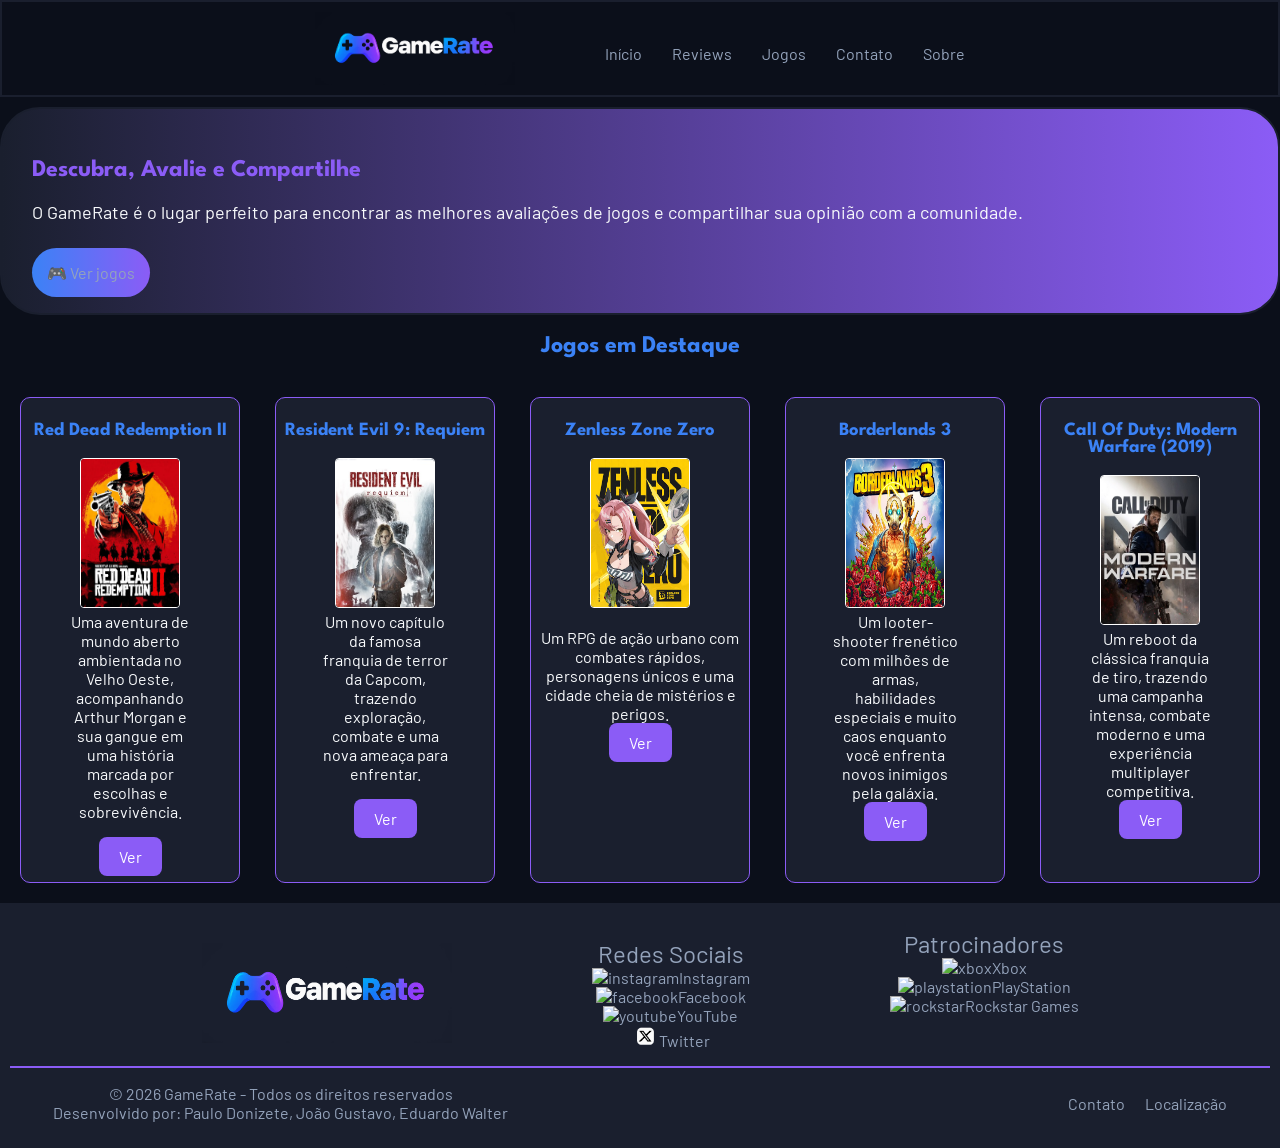
==== index.html @ 8fb0c5e1 "Merge branch 'main' into feature/content" ====
<!DOCTYPE html>
<html lang="pt-br">
<head>
    <meta charset="UTF-8">
    <meta name="viewport" content="width=device-width, initial-scale=1.0">
    <title>GameRate</title>
    <link rel="stylesheet" href="style.css">
</head>

<body>

    <!-- Cabeçalho da pagina -->
    <header>


        <img src="img/logo.png" alt="Logo do GameRate" class="img-header">

        <!-- links de navegação -->
        <nav>

            <ul class="menu">
                <li><a href="#banner-deco">Início</a></li>
                <li><a href="#review">Reviews</a></li>
                <li><a href="#jogos">Jogos</a></li>
                <li><a href="#footer">Contato</a></li>
                <li><a href="sobre.html">Sobre</a></li>
            </ul>

        </nav>
    </header>

    <!-- Lista de jogos disponíveis para review -->

    <main>
        <!-- Banner de destaque -->
<section class="banner-deco" id="banner-deco">

    <h2>Descubra, Avalie e Compartilhe</h2>
    <p>O GameRate é o lugar perfeito para encontrar as melhores avaliações de jogos e compartilhar sua opinião com a comunidade.</p>

    <a href="#jogos">🎮 Ver jogos</a>

</section>


        <h2 id="proddestq">Jogos em Destaque</h2>

        <section class="jogos" id="jogos">
        <article class="jogo">
            <h3>Red Dead Redemption II</h3>
                <figure>
                    <img src="img/rdr2.png" alt="Red Dead Redemption 2" class="card-jogo">
            <figcaption class="desc">Uma aventura de mundo aberto ambientada no Velho Oeste, acompanhando Arthur Morgan e sua gangue em uma história marcada por escolhas e sobrevivência.</figcaption>
                </figure>
                <a class="visu" href="jogo.html?game=rdr2" class="botao">Ver</a>
        </article>
        <article class="jogo">
            <h3>Resident Evil 9: Requiem</h3>
            <figure>
                <img src="img/re9.png" alt="Resident Evil 9" class="card-jogo">
            <figcaption class="desc">Um novo capítulo da famosa franquia de terror da Capcom, trazendo exploração, combate e uma nova ameaça para enfrentar.</figcaption>
            </figure>
            <a class="visu" href="jogo.html?game=re9" class="botao">Ver</a>
        </article>
        <article class="jogo">
            <h3>Zenless Zone Zero</h3>
            <figure>
                <img src="img/zzz.png"  class="card-jogo">
            </figure>
            <figcaption class="desc">Um RPG de ação urbano com combates rápidos, personagens únicos e uma cidade cheia de mistérios e perigos.</figcaption>
        <a class="visu" href="jogo.html?game=zzz" class="botao">Ver</a>
        </article>
        <article class="jogo">
            <h3>Borderlands 3</h3>
            <figure>
                <img src="img/bl3.png" alt="Borderlands 3" class="card-jogo">
            <figcaption class="desc">Um looter-shooter frenético com milhões de armas, habilidades especiais e muito caos enquanto você enfrenta novos inimigos pela galáxia.</figcaption>
        <a class="visu" href="jogo.html?game=bl3" class="botao">Ver</a>    
        </figure>
        </article>
            <article class="jogo">
                <h3>Call Of Duty: Modern Warfare (2019)</h3>
                <figure>
                    <img src="img/cod mw19.png" class="card-jogo">
                    <figcaption class="desc">Um reboot da clássica franquia de tiro, trazendo uma campanha intensa, combate moderno e uma experiência multiplayer competitiva.</figcaption>
                <a class="visu" href="jogo.html?game=codmw19" class="botao">Ver</a>
                </figure>
            </article>
            <article class="jogo">
                <h3>Mortal Kombat 1</h3>
                <figure>
                    <img src="img/mk1.png" alt="Mortal Kombat 1" class="card-jogo">
                    <figcaption class="desc">Um reboot do universo de Mortal Kombat, reunindo personagens conhecidos em uma nova história cheia de combates brutais e fatalities.</figcaption>
                </figure>
                <a class="visu" href="jogo.html?game=mk1" class="botao">Ver</a>
            </article>
            <article class="jogo">
                <h3>Hollow Knight</h3>
                <figure>
                    <img src="img/hk.png" class="card-jogo">
                    <figcaption class="desc">Uma aventura metroidvania sombria e desafiadora, ambientada em um vasto reino subterrâneo repleto de criaturas, segredos e batalhas.</figcaption>
                </figure>
                <a class="visu" href="jogo.html?game=hk" class="botao">Ver</a>
            </article>
            <article class="jogo">
                <h3>Chaves Kart</h3>
                <figure>
                    <img src="img/ck.png" class="card-jogo">
                    <figcaption class="desc">Um jogo de corrida inspirado na clássica série mexicana, colocando Chaves e seus amigos em pistas malucas com itens e obstáculos.</figcaption>
                </figure>
                <a class="visu" href="jogo.html?game=ck" class="botao">Ver</a>
            </article>
            <article class="jogo">
                <h3>Dark Souls II</h3>
                <figure>
                    <img src="img/ds2.png" class="card-jogo">
                    <figcaption class="desc">Um RPG de ação sombrio e desafiador, marcado por combates difíceis, exploração perigosa e um enorme mundo cheio de inimigos e segredos.</figcaption>
                </figure>
                <a class="visu" href="jogo.html?game=ds2" class="botao">Ver</a>
            </article>
            <article class="jogo">
                <h3>Miami Traffic 3</h3>
                <figure>
                    <img src="img/mt3.png" class="card-jogo">
                    <figcaption class="desc">Um jogo caótico de mundo aberto estrelado por gatos, inspirado em clássicos como GTA e cheio de situações absurdas.</figcaption>
                </figure>
                <a class="visu" href="jogo.html?game=mt3" class="botao">Ver</a>
            </article>
            <article class="jogo">
                <h3>WATCH_DOGS</h3>
                    <figure>
                        <img src="img/wd1.png" class="card-jogo">
                        <figcaption class="desc">Um jogo de ação e mundo aberto onde tecnologia e hacking são suas principais ferramentas para explorar e enfrentar o crime em Chicago.</figcaption>
                    </figure>
                    <a class="visu" href="jogo.html?game=wd1" class="botao">Ver</a>
            </article>
            <article class="jogo">
                <h3>Bad Rats</h3>
                <figure>
                    <img src="img/br.png" class="card-jogo">
                    <figcaption class="desc">Um jogo de quebra-cabeças completamente insano onde você controla ratos e usa objetos do cenário para derrotar seus inimigos.</figcaption>
                </figure>
                <a class="visu" href="jogo.html?game=br" class="botao">Ver</a>
            </article>
        </section>
        </section>     
    </main>


    <!-- Aqui fica o Rodapé da pagina  -->
    <footer id="footer">


        <!-- Container do rodapé com as redes sociais e patrocinadores -->
        <div class="footer-container">
            <!-- logo da empresa -->
            <img src="img/logo.png" alt="Logo" width="200" height="100" class="logo-footer">

            <nav>


                <ul>
                    <!-- titulo das redes sociais -->
                    <li class="titulo-lista">Redes Sociais</li>
                    <!-- imagens do instagram que levarão para a rede social -->
                    <li><a href="https://www.instagram.com/" target="_blank"><img
                                src="https://upload.wikimedia.org/wikipedia/commons/9/95/Instagram_logo_2022.svg"
                                alt="instagram" width="22" height="22">Instagram</a></li>
                    <!-- imagens do facebook que levarão para a rede social -->
                    <li><a href="https://www.facebook.com/" target="_blank"><img
                                src="https://upload.wikimedia.org/wikipedia/commons/1/1b/Facebook_icon.svg"
                                alt="facebook" width="22" height="22">Facebook</a></li>
                    <!-- imagens do youtube que levarão para a rede social -->
                    <li><a href="https://www.youtube.com/" target="_blank"><img
                                src="https://upload.wikimedia.org/wikipedia/commons/0/09/YouTube_full-color_icon_%282017%29.svg"
                                alt="youtube" width="22" height="22">YouTube</a></li>
                    <!-- imagem do twitter e link que levará para a rede social -->
                    <li><a href="https://twitter.com/" target="_blank"><img
                                src="img/twitter.png"
                                alt="twitter" width="27" height="22">Twitter</a></li>


                </ul>
            </nav>

            <ul>
                <!-- titulo do patrocinadores -->
                <li class="titulo-lista">Patrocinadores</li>
                <!-- imagem do patrocinador e link que levará para o site -->
                <li><a href="https://www.xbox.com/pt-BR/" target="_blank"><img
                            src="https://img.icons8.com/?size=100&id=T2CwYFr5ouk6&format=png&color=000000" alt="xbox"
                            width="22" height="22">Xbox</a></li>
                            <!-- imagem do patrocinador e link que levará para o site -->
                <li><a href="https://www.playstation.com/pt-br/" target="_blank"><img
                            src="https://img.icons8.com/?size=100&id=69509&format=png&color=000000" alt="playstation"
                            width="22" height="22">PlayStation</a></li>
<!-- imagem do patrocinador e link que levará para o site -->
                            <li><a href="https://www.rockstargames.com/" target="_blank"><img
                                        src="https://upload.wikimedia.org/wikipedia/commons/5/53/Rockstar_Games_Logo.svg?utm_source=pt.wikipedia.org&utm_campaign=index&utm_content=original" alt="rockstar"
                                        width="22" height="22">Rockstar Games</a></li>
            </ul>

        </div>
        <!-- Container do rodapé com o contato e localização e copyright -->
        <div class="footer-container2">

            <!-- copyright  e nome dos desenvolvedores -->
            <p>&copy; 2026 GameRate - Todos os direitos reservados<br>Desenvolvido por: Paulo Donizete, João Gustavo, Eduardo Walter</p>
            

            <!-- checkbox  do contato -->
            <ul class="contato-localizacao">
                <li>
                    <details class="contato-menu">
                        <!-- summary do contato que  aparece na tela para clicar -->
                        <summary>Contato</summary>

                        <div class="caixa-contato">
                            <!-- formulário de contato -->
                            <form>
                                <!-- label para o campo de nome -->
                                <label for="nome">Nome:</label>
                                <input type="text" id="nome" name="nome" required>
                                <!-- label para o campo de e-mail -->
                                <label for="email">E-mail:</label>
                                <input type="email" id="email" name="email" required>
                                <!-- label para o campo de mensagem -->
                                <label for="mensagem">Mensagem:</label>
                                <textarea id="mensagem" name="mensagem" required></textarea>
                                <!-- botão para enviar o formulário -->
                                <button type="submit">Enviar</button>
                            </form>
                        </div>
                    </details>
                </li>
                <!-- aba de localização -->
                <li>
                    <details class="localizacao-menu">
                        <!-- summary da localização que aparece na tela para clicar -->
                        <summary>Localização</summary>

                        <div class="caixa-localizacao">
                            <!-- titulo da localização -->
                            <h3>Localização</h3>
                            <!-- iframe para o mapa -->
                            <a href="https://www.google.com/maps/search/?api=1&query=Rua%20Belterra%2C%291%2C%20Santo%20Amaro%2C%20S%C3%A3o%20Paulo%2C%20SP"
                                target="_blank">
                                <iframe
                                    src="https://www.google.com/maps?q=Rua%20Belterra%2C%201%2C%20Santo%20Amaro%2C%20S%C3%A3o%20Paulo%2C%20SP&output=embed"
                                    loading="lazy" allowfullscreen>
                                </iframe>
                            </a>

                        </div>

                    </details>
                </li>
            </ul>

        </div>

    </footer>

</body>



    </footer>

</body>
</html>
---- style.css ----
@import url('https://fonts.googleapis.com/css2?family=Barlow+Condensed:ital,wght@0,100;0,200;0,300;0,400;0,500;0,600;0,700;0,800;0,900;1,100;1,200;1,300;1,400;1,500;1,600;1,700;1,800;1,900&family=Barlow:ital,wght@0,100;0,200;0,300;0,400;0,500;0,600;0,700;0,800;0,900;1,100;1,200;1,300;1,400;1,500;1,600;1,700;1,800;1,900&family=League+Spartan:wght@100..900&display=swap');

@import url('https://fonts.googleapis.com/css2?family=Barlow+Condensed:ital,wght@0,100;0,200;0,300;0,400;0,500;0,600;0,700;0,800;0,900;1,100;1,200;1,300;1,400;1,500;1,600;1,700;1,800;1,900&family=Barlow:ital,wght@0,100;0,200;0,300;0,400;0,500;0,600;0,700;0,800;0,900;1,100;1,200;1,300;1,400;1,500;1,600;1,700;1,800;1,900&display=swap');

/* 
Cores:

Fundo do body: 0B0F1A
Fundo dos cards: 1A1F2E
Cor primaria: 3B82F6
Cor secundaria: 8B5CF6
Texto principal: F8FAFC
Texto secundario: 94A3B8
Sucesso: 22C55E
Erro: EF4444
*/

/* Estilos globais */
* {
    text-decoration: none;
    list-style: none;
    box-sizing: border-box;
}

/* Estilos para o elemento html */
html {
    scroll-behavior: smooth;
}

/* Corpo da página */
body {
    margin: 0;
    padding: 0;
    background-color: #0B0F1A;
    overflow-x: hidden;
}

/* mudando a fonte do h1 e h2 */
h1,
h2 {
    font-family: 'League Spartan';
}

/* mudando a fonte do paragrafo e links */
p,
a {
    font-family: 'Barlow';
}

/* dando um espaço em cima */
nav {
    margin-top: 10px;
}

/* estilizando o header */
header {
    display: flex;
    gap: 50px;
    justify-content: center;
    align-items: center;
    background-color: #0B0F1A;
    border: 2px solid #1A1F2E;
    padding: 10px;
    /* faz a rolagem do header */
    position: sticky;
top: 0;
z-index: 2000;
}

/* estilizando a lista */
.menu {
    display: flex;
    gap: 30px;
}

/* estilizando o link */
a {
    cursor: pointer;
    color: #F8FAFC;
}

/* estilizando o link para quando passar o mouse por cima */
nav a:hover {
    padding: 8px;
    background-color: #3B82F6;
    border-radius: 20px;
}

/* limita o tamanho da imagem do header */
.img-header {
    width: 100%;
    max-width: 200px;
    height: auto;
}

/* muda a cor do h2 do banner */
.banner-deco h2, h1 {
    color: #8B5CF6;
}

/* muda a cor e tamanho do paragrafo do banner */
.banner-deco p {
    font-size: large;
    color: #F8FAFC;
    margin-bottom: 40px;
}

/* estiliza o banner */
.banner-deco {
    margin-top: 10px;
    background: linear-gradient(to right, #1A1F2E, #8B5CF6);
    border: 2px solid #1A1F2E;
    padding: 30px;
    border-radius: 40px;
}

/* muda a cor do link do banner */
.banner-deco a {
    padding: 15px;
    background: linear-gradient(to right, #3B82F6, #8B5CF6);
    border-radius: 30px;
}




/* ========================================
   CONTATO
   ======================================== */

/* checkbox do contato no footer */
.contato-menu {
    position: relative;
}

/* muda o cursor */
.contato-menu summary {
    cursor: pointer;
    list-style: none;
}

/* remove marcador */
.contato-menu summary::-webkit-details-marker {
    display: none;
}

/* caixa contato com cores e tamanho */
.caixa-contato {
    position: absolute;
    bottom: 35px;
    left: 0;
    width: 280px;
    max-width: calc(100vw - 30px);
    padding: 20px;
    background: #1A1F2E;
    border: 1px solid #3B82F6;
    border-radius: 12px;
    box-shadow: 0 10px 30px rgba(0, 0, 0, 0.5);
    z-index: 1000;
}

/* estiliza o h3 da caixa de contato */
.caixa-contato h3 {
    color: #F8FAFC;
    margin-top: 0;
}

/* estiliza o label na caixa de contato */
.caixa-contato label {
    display: block;
    color: #F8FAFC;
    margin-top: 10px;
}

/* as cores da caixa de contato e borda tamanho */
.caixa-contato input,
.caixa-contato textarea {
    width: 100%;
    box-sizing: border-box;
    margin-top: 5px;
    padding: 10px;
    background: #0B0F1A;
    color: #F8FAFC;
    border: 1px solid #3B82F6;
    border-radius: 8px;
}

/* estiliza a caixa de contato */
.caixa-contato textarea {
    height: 90px;
    resize: vertical;
}

/* estiliza o botao caixa de contato */
.caixa-contato button {
    width: 100%;
    margin-top: 15px;
    padding: 10px;
    border: none;
    border-radius: 8px;
    background: linear-gradient(90deg, #3B82F6, #8B5CF6);
    color: white;
    cursor: pointer;
}

/* ========================================
   LOCALIZAÇÃO
   ======================================== */

/* checkbox da localização no footer */
.localizacao-menu {
    position: relative;
}

/* estiliza o summary */
.localizacao-menu summary {
    cursor: pointer;
    list-style: none;
}

/* remove marcador */
.localizacao-menu summary::-webkit-details-marker {
    display: none;
}

/* caixa de localização */
.caixa-localizacao {
    position: absolute;
    bottom: 35px;
    left: 0;
    width: 280px;
    max-width: calc(100vw - 30px);
    padding: 15px;
    background: #1A1F2E;
    border: 1px solid #3B82F6;
    border-radius: 12px;
    box-shadow: 0 10px 30px rgba(0, 0, 0, 0.5);
    z-index: 1000;
}

/* cor do texto da caixa e tamanho da fonte */
.caixa-localizacao h3 {
    color: #F8FAFC;
    margin: 0 0 10px;
    font-size: 18px;
}

/* estiliza o mapa */
.caixa-localizacao iframe {
    width: 100%;
    height: 120px;
    border: 0;
    border-radius: 8px;
    display: block;
}

/* ========================================
   FOOTER
   ======================================== */

/* estiliza o footer */
footer {
    font-family: 'Barlow';
    background-color: #1A1F2E;
    padding: 10px;
    color: #94A3BB;
    text-align: center;
}

/* tamanho da logo */
.logo-footer {
    margin-top: 30px;
    width: 100%;
    max-width: 250px;
    
    

}

/* titulo das listas */
.titulo-lista {
    font-size: x-large;
}

/* links */
a {
    color: #94A3BB;
}

/* estiliza o container parte de cima */
.footer-container {
    display: flex;
    gap: 100px;
    justify-content: center;
    border-bottom: 2px solid #8B5CF6;
}

/* estiliza o container 2 parte de baixo */
.footer-container2 {
    display: flex;
    gap: 560px;
    justify-content: center;
    align-items: center;
}

/* estiliza contato e localização */
.contato-localizacao {
    display: flex;
    gap: 20px;
    align-items: center;
    padding: 0;
    margin: 0;
}

.pagina-jogo {
    text-align: center;
    margin: 1px auto;
    width: 720px;
    height: auto;
    background-color: #1a1f2e;
    border-radius: 4px;
}

.pagina-jogo h1 {
    padding: 12px;
    text-align: center;
    font-family: "League Spartan";
    color: #3B82F6
}

.pagina-jogo img{
    display: block;
    width: 390px;
    height: 600px;
    border: 3px white solid;
    border-radius: 4px;
    margin: 1px auto;
}

.pagina-jogo p { 
    font-family: 'Barlow';
    color: white;
    text-align: center;

}

.visu {    
    display: inline-block;
    padding: 10px 20px;
    background-color: #8B5CF6;
    color: white;
    text-decoration: none;
    border-radius: 8px;
}

.botao {
    display: inline-block;
    padding: 10px 20px;
    background-color: #8B5CF6;
    color: white;
    text-decoration: none;
    border-radius: 8px;
}

/* ========================================
   RESPONSIVIDADE - TABLET E CELULAR
   ======================================== */

@media (max-width: 768px) {

    /* evita rolagem horizontal */
    html,
    body {
        width: 100%;
        max-width: 100%;
        overflow-x: hidden;
    }

    /* HEADER */
    header {
        width: 100%;
        flex-direction: column;
        gap: 10px;
        padding: 15px 10px;
    }

    nav {
        width: 100%;
        margin-top: 0;
    }

    .menu {
        width: 100%;
        display: flex;
        justify-content: center;
        align-items: center;
        flex-wrap: wrap;
        gap: 8px;
        padding: 0;
        margin: 0;
    }

    .menu li a {
        display: block;
        padding: 8px 10px;
        font-size: 15px;
    }

    /* CONTEÚDO */
    main {
        width: 100%;
        max-width: 100%;
        padding: 0 10px;
    }

    /* BANNER */
    .banner-deco {
        width: 100%;
        max-width: 100%;
        margin-top: 12px;
        padding: 25px 20px;
        border-radius: 30px;
    }

    .banner-deco h2 {
        font-size: 28px;
        line-height: 1.05;
    }

    .banner-deco p {
        font-size: 17px;
        line-height: 1.4;
        margin-bottom: 30px;
    }

    .banner-deco a {
        display: inline-block;
        padding: 13px 18px;
    }

    /* FOOTER */
    footer {
        width: 100%;
        max-width: 100%;
        padding: 20px 10px;
    }

    .footer-container {
        width: 100%;
        display: flex;
        flex-direction: column;
        align-items: center;
        gap: 30px;
        padding-bottom: 20px;
    }

    .logo-footer {
        width: 160px;
        max-width: 100%;
        height: auto;
        margin-top: 10px;
    }

    .footer-container nav {
        width: 100%;
    }

    .footer-container nav ul,
    .footer-container > ul {
        padding: 0;
        margin: 0;
        text-align: center;
    }

    /* TIRA O GAP GIGANTE DO DESKTOP */
    .footer-container2 {
        width: 100%;
        display: flex;
        flex-direction: column;
        align-items: center;
        gap: 25px;
        padding-top: 20px;
    }

    .contato-localizacao {
        display: flex;
        flex-direction: column;
        align-items: center;
        gap: 15px;
        padding: 0;
        margin: 0;
    }

    /* ========================================
       CONTATO E LOCALIZAÇÃO NO CELULAR
       ======================================== */

    .contato-menu,
    .localizacao-menu {
        position: relative;
    }

    /*
       IMPORTANTE:
       As caixas ficam ABSOLUTAS em relação
       ao botão, e não FIXED na tela.
       Assim elas não cobrem o botão de fechar.
    */
    .caixa-contato,
    .caixa-localizacao {
        position: absolute;
        bottom: calc(100% + 10px);
        left: 50%;
        transform: translateX(-50%);
        width: calc(100vw - 30px);
        max-width: 350px;
        box-sizing: border-box;
        z-index: 1000;
    }

    /* MAPA NO CELULAR */
    .caixa-localizacao iframe {
        width: 100%;
        height: 180px;
    }

    /* CONTATO NO CELULAR */
    .caixa-contato {
        padding: 15px;
    }

    .caixa-contato input,
    .caixa-contato textarea {
        max-width: 100%;
    }
}

/* ========================================
   CELULARES PEQUENOS
   ======================================== */

@media (max-width: 400px) {

    .menu {
        gap: 4px;
    }

    .menu li a {
        font-size: 14px;
        padding: 7px 8px;
    }

    .banner-deco {
        padding: 22px 16px;
    }

    .banner-deco h2 {
        font-size: 25px;
    }

    .banner-deco p {
        font-size: 16px;
    }

    .caixa-localizacao,
    .caixa-contato {
        width: calc(100vw - 20px);
    }

    .caixa-localizacao iframe {
        height: 160px;
    }
}

#proddestq {
    text-align: center;
    color: #3B82F6;
}

.jogos {
    box-sizing: border-box;
    text-align: center;
    justify-content: flex-start;
    display: flex;
    padding: 10px;
    gap: 15px;
    overflow-x: auto;
}

.jogo {
    flex: 0 0 220px;
    padding: 6px;
    margin: 10px;
    background-color: #1A1F2E;
    border: 1px #8B5CF6 solid;
    border-radius: 10px;
}

.jogo h3 {
    color: #3B82F6;
    font-family: 'League Spartan';
}

.desc {
    color: #F8FAFC;
    font-family: 'Barlow';
}

.jogos::-webkit-scrollbar {
    height:8px;
}

.jogos ::-webkit-scrollbar-track {
    background: #1A1F2E;
    border-radius: 8px;
}

.jogos::-webkit-scrollbar-thumb {
    background: linear-gradient(to right, #3B82F6, #8B5CF6);
    border-radius: 10px;
}

.review {
    width: 100%;
    width: 500px;
    max-width: calc(100vw - 30px);
    padding: 20px;
    background: #1A1F2E;
    border: 1px solid #3B82F6;
    border-radius: 12px;
    box-shadow: 0 10px 30px rgba(0, 0, 0, 0.5);
    z-index: 1000;
    margin: 20px auto;
}

.label-form {
    display: block;
    color: #F8FAFC;
    margin-top: 10px;
    font-family: 'Barlow';
}

.input-form, .texto-form, .review-form {
    width: 100%;
    box-sizing: border-box;
    margin-top: 5px;
    padding: 10px;
    background: #0B0F1A;
    color: #F8FAFC;
    border: 1px solid #3B82F6;
    border-radius: 8px;
}

.botao-form {
    width: 100%;
    margin-top: 15px;
    padding: 10px;
    border: none;
    border-radius: 8px;
    background: linear-gradient(90deg, #3B82F6, #8B5CF6);
    color: white;
    cursor: pointer;
}

.review h2 {
    text-align: center;
}

.card-jogo {
    max-width: 100px;
    min-height: 150px;
    border: 1px white solid;
    border-radius: 4px;
}

form p {
    color: #F8FAFC;
}

form h2 {
    color: #3B82F6;
}

/* Define o espaço de rolagem do banner para ele ficar no começo */
.banner-deco {
    scroll-margin-top: 110px;
}
/* Define um espaço para as outras seções não ficarem escondidas pelo cabeçalho */
.jogos,
.review,
#footer {
    scroll-margin-top: 100px;
}

.sobre {
    background-color: #1A1F2E;
    padding: 10px;
    color: #F8FAFC;
    margin: 20px;
    border-radius: 10px;
    border: 1px solid #3B82F6;

}
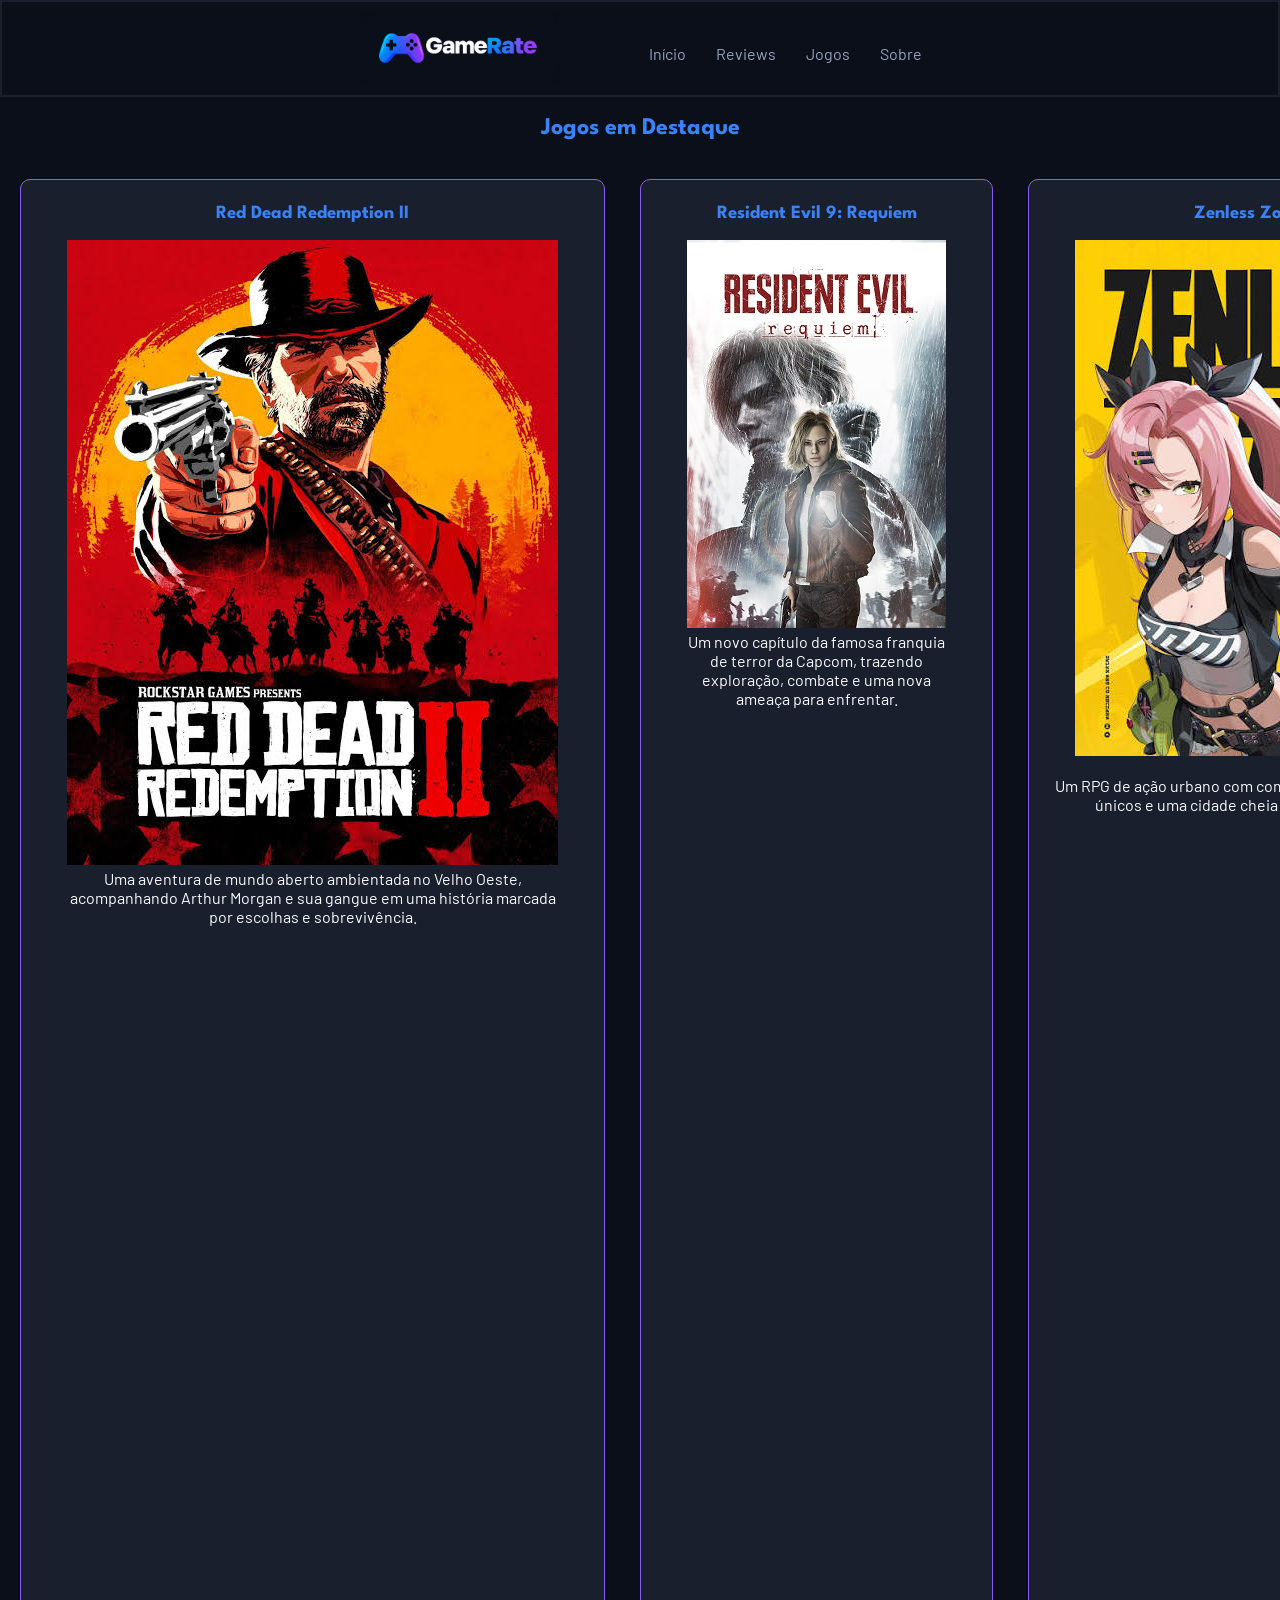
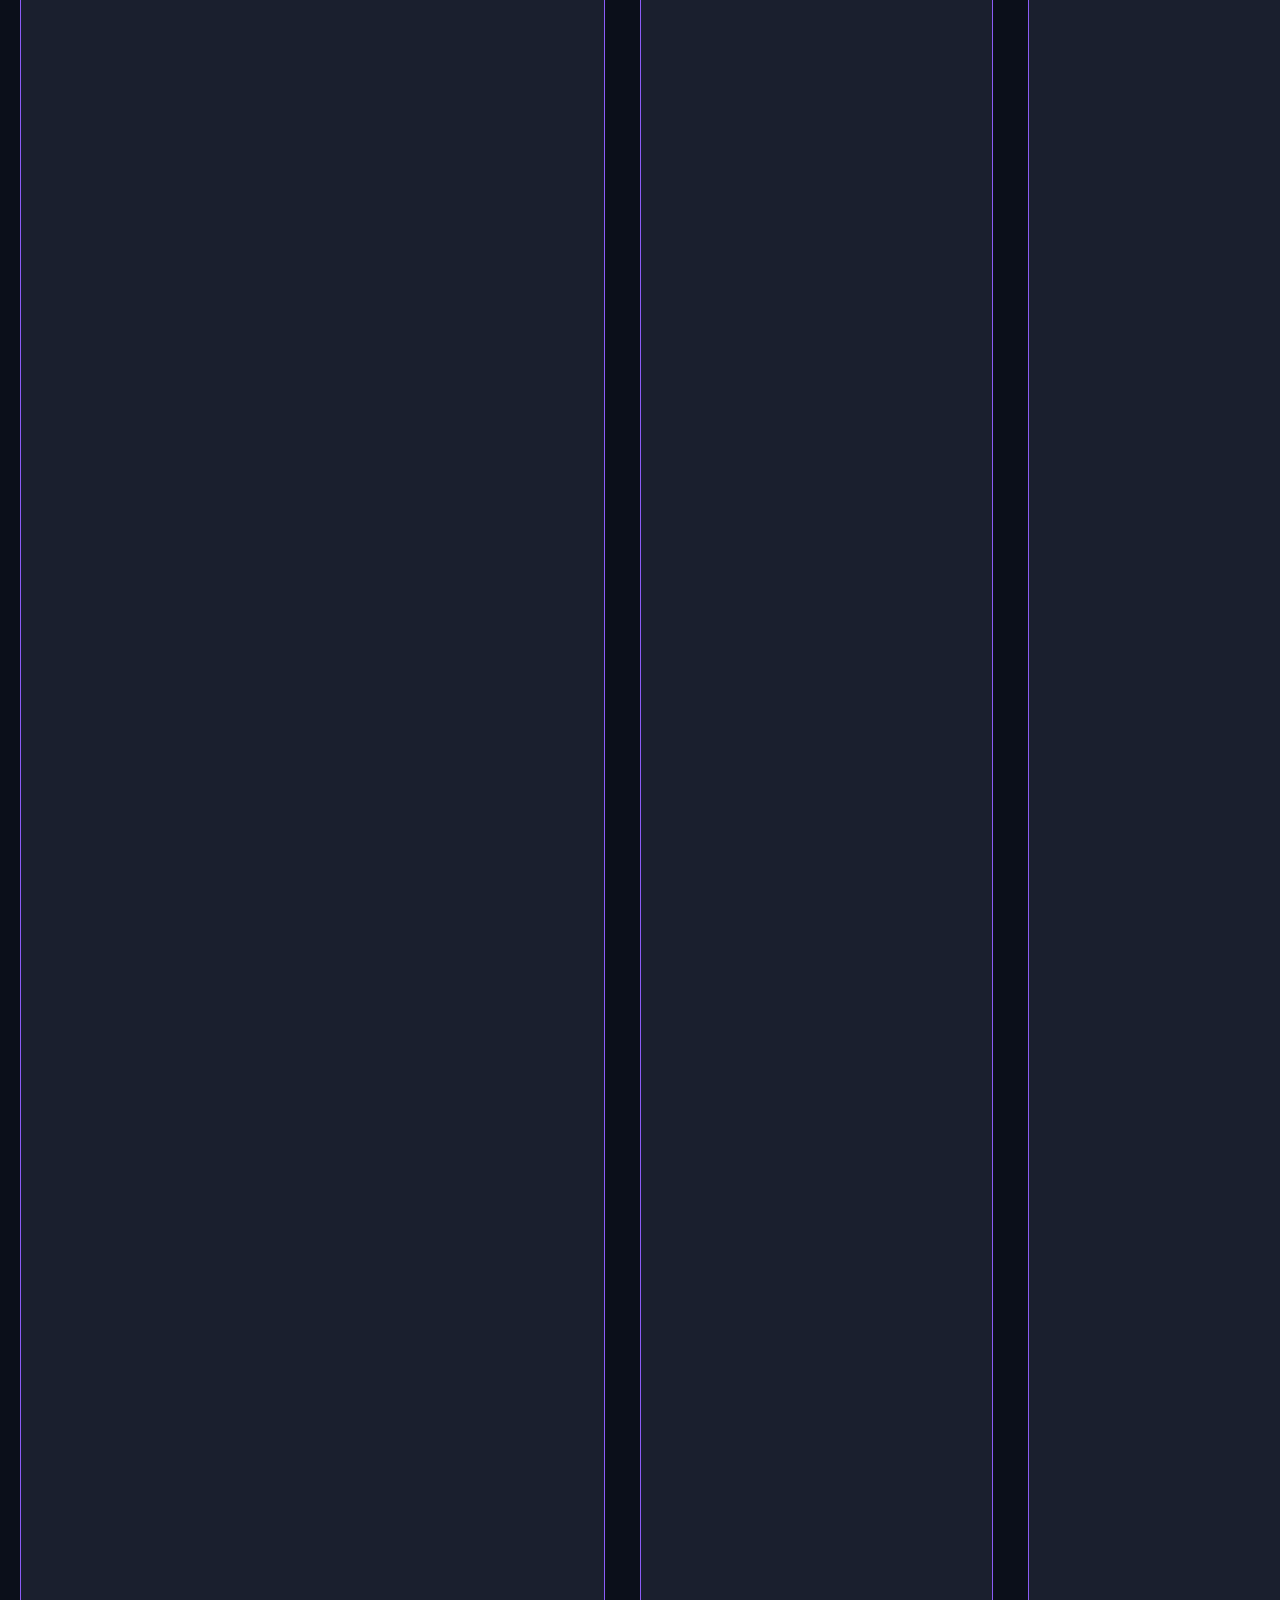
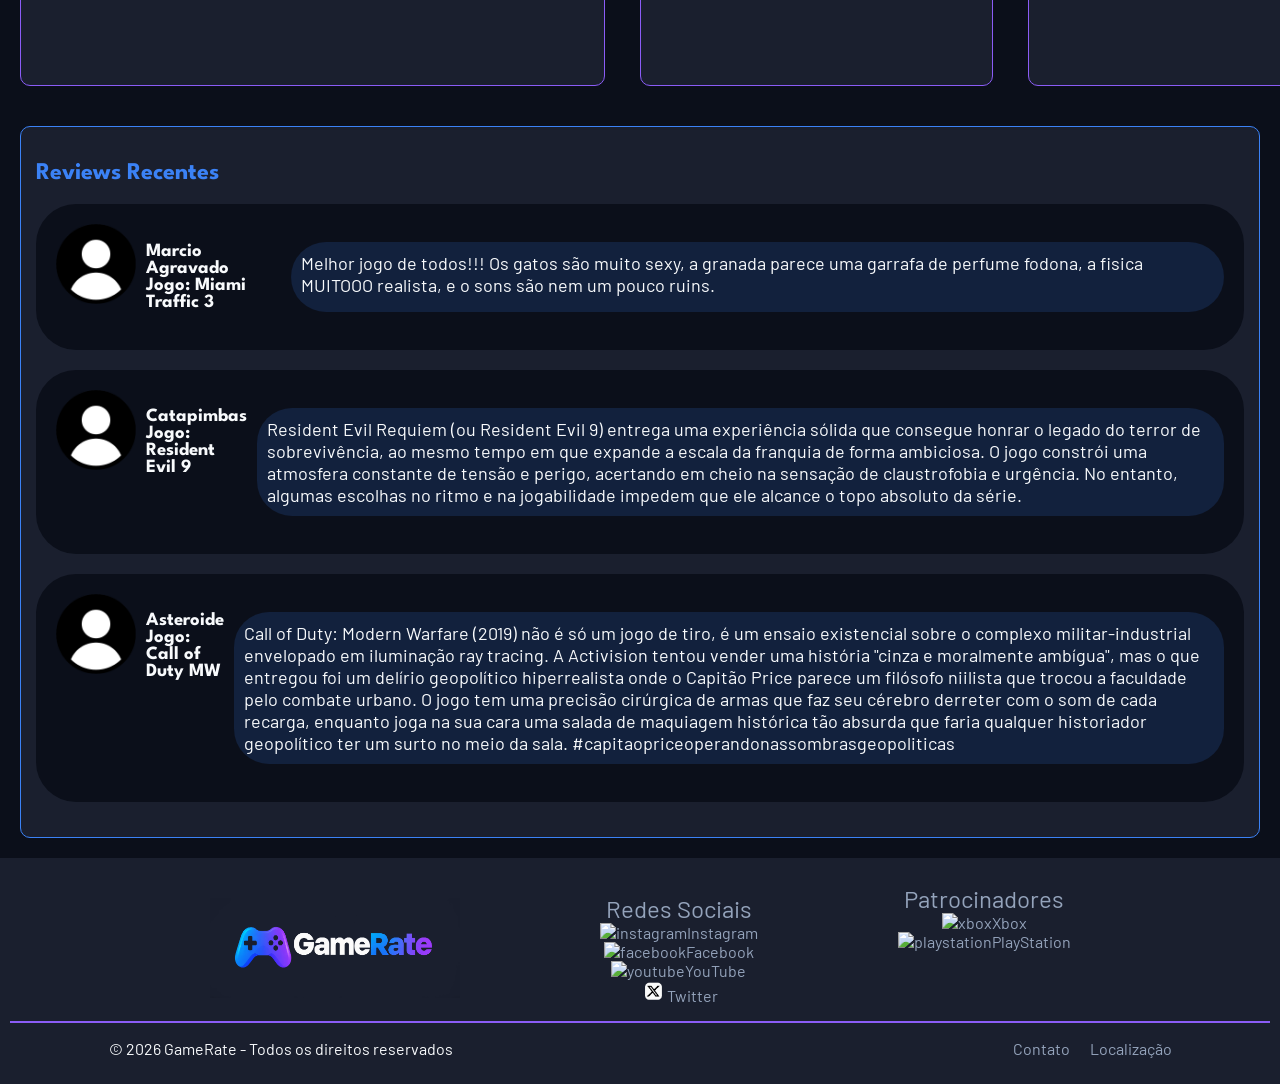
==== commit 430b99f5: "Resolvendo conflitos de merge" ====
--- a/index.html
+++ b/index.html
@@ -1,5 +1,6 @@
 <!DOCTYPE html>
 <html lang="pt-br">
+
 <head>
     <meta charset="UTF-8">
     <meta name="viewport" content="width=device-width, initial-scale=1.0">
@@ -19,136 +20,161 @@
         <nav>
 
             <ul class="menu">
-                <li><a href="#banner-deco">Início</a></li>
-                <li><a href="#review">Reviews</a></li>
-                <li><a href="#jogos">Jogos</a></li>
-                <li><a href="#footer">Contato</a></li>
-                <li><a href="sobre.html">Sobre</a></li>
+                <li><a href="#">Início</a></li>
+                <li><a href="#review-recentes">Reviews</a></li>
+                <li><a href="#">Jogos</a></li>
+                <li><a href="#">Sobre</a></li>
             </ul>
 
         </nav>
     </header>
 
-    <!-- Lista de jogos disponíveis para review -->
 
     <main>
-        <!-- Banner de destaque -->
-<section class="banner-deco" id="banner-deco">
-
-    <h2>Descubra, Avalie e Compartilhe</h2>
-    <p>O GameRate é o lugar perfeito para encontrar as melhores avaliações de jogos e compartilhar sua opinião com a comunidade.</p>
-
-    <a href="#jogos">🎮 Ver jogos</a>
-
-</section>
-
-
         <h2 id="proddestq">Jogos em Destaque</h2>
 
-        <section class="jogos" id="jogos">
-        <article class="jogo">
-            <h3>Red Dead Redemption II</h3>
-                <figure>
-                    <img src="img/rdr2.png" alt="Red Dead Redemption 2" class="card-jogo">
-            <figcaption class="desc">Uma aventura de mundo aberto ambientada no Velho Oeste, acompanhando Arthur Morgan e sua gangue em uma história marcada por escolhas e sobrevivência.</figcaption>
-                </figure>
-                <a class="visu" href="jogo.html?game=rdr2" class="botao">Ver</a>
-        </article>
-        <article class="jogo">
-            <h3>Resident Evil 9: Requiem</h3>
-            <figure>
-                <img src="img/re9.png" alt="Resident Evil 9" class="card-jogo">
-            <figcaption class="desc">Um novo capítulo da famosa franquia de terror da Capcom, trazendo exploração, combate e uma nova ameaça para enfrentar.</figcaption>
-            </figure>
-            <a class="visu" href="jogo.html?game=re9" class="botao">Ver</a>
-        </article>
-        <article class="jogo">
-            <h3>Zenless Zone Zero</h3>
-            <figure>
-                <img src="img/zzz.png"  class="card-jogo">
-            </figure>
-            <figcaption class="desc">Um RPG de ação urbano com combates rápidos, personagens únicos e uma cidade cheia de mistérios e perigos.</figcaption>
-        <a class="visu" href="jogo.html?game=zzz" class="botao">Ver</a>
-        </article>
-        <article class="jogo">
-            <h3>Borderlands 3</h3>
-            <figure>
-                <img src="img/bl3.png" alt="Borderlands 3" class="card-jogo">
-            <figcaption class="desc">Um looter-shooter frenético com milhões de armas, habilidades especiais e muito caos enquanto você enfrenta novos inimigos pela galáxia.</figcaption>
-        <a class="visu" href="jogo.html?game=bl3" class="botao">Ver</a>    
-        </figure>
-        </article>
+        <section class="jogos">
+            <article class="jogo">
+                <h3>Red Dead Redemption II</h3>
+                <figure>
+                    <img src="img/rdr2.png" alt="Red Dead Redemption 2" class="img-jogo">
+                    <figcaption class="desc">Uma aventura de mundo aberto ambientada no Velho Oeste, acompanhando Arthur
+                        Morgan e sua gangue em uma história marcada por escolhas e sobrevivência.</figcaption>
+                </figure>
+            </article>
+            <article class="jogo">
+                <h3>Resident Evil 9: Requiem</h3>
+                <figure>
+                    <img src="img/re9.png" alt="Resident Evil 9" class="img-jogo">
+                    <figcaption class="desc">Um novo capítulo da famosa franquia de terror da Capcom, trazendo
+                        exploração, combate e uma nova ameaça para enfrentar.</figcaption>
+                </figure>
+            </article>
+            <article class="jogo">
+                <h3>Zenless Zone Zero</h3>
+                <figure>
+                    <img src="img/zzz.png" alt="Zenless Zone Zero" class="img-jogo">
+                </figure>
+                <figcaption class="desc">Um RPG de ação urbano com combates rápidos, personagens únicos e uma cidade
+                    cheia de mistérios e perigos.</figcaption>
+            </article>
+            <article class="jogo">
+                <h3>Borderlands 3</h3>
+                <figure>
+                    <img src="img/bl3.png" alt="Borderlands 3" class="img-jogo">
+                    <figcaption class="desc">Um looter-shooter frenético com milhões de armas, habilidades especiais e
+                        muito caos enquanto você enfrenta novos inimigos pela galáxia.</figcaption>
+                </figure>
+            </article>
             <article class="jogo">
                 <h3>Call Of Duty: Modern Warfare (2019)</h3>
                 <figure>
-                    <img src="img/cod mw19.png" class="card-jogo">
-                    <figcaption class="desc">Um reboot da clássica franquia de tiro, trazendo uma campanha intensa, combate moderno e uma experiência multiplayer competitiva.</figcaption>
-                <a class="visu" href="jogo.html?game=codmw19" class="botao">Ver</a>
+                    <img src="img/cod mw19.png" alt="Call of Duty: Modern Warfare (2019)" class="img-jogo">
+                    <figcaption class="desc">Um reboot da clássica franquia de tiro, trazendo uma campanha intensa,
+                        combate moderno e uma experiência multiplayer competitiva.</figcaption>
                 </figure>
             </article>
             <article class="jogo">
                 <h3>Mortal Kombat 1</h3>
                 <figure>
-                    <img src="img/mk1.png" alt="Mortal Kombat 1" class="card-jogo">
-                    <figcaption class="desc">Um reboot do universo de Mortal Kombat, reunindo personagens conhecidos em uma nova história cheia de combates brutais e fatalities.</figcaption>
-                </figure>
-                <a class="visu" href="jogo.html?game=mk1" class="botao">Ver</a>
+                    <img src="img/mk1.png" alt="Mortal Kombat 1" class="img-jogo">
+                    <figcaption class="desc">Um reboot do universo de Mortal Kombat, reunindo personagens conhecidos em
+                        uma nova história cheia de combates brutais e fatalities.</figcaption>
+                </figure>
             </article>
             <article class="jogo">
                 <h3>Hollow Knight</h3>
                 <figure>
-                    <img src="img/hk.png" class="card-jogo">
-                    <figcaption class="desc">Uma aventura metroidvania sombria e desafiadora, ambientada em um vasto reino subterrâneo repleto de criaturas, segredos e batalhas.</figcaption>
-                </figure>
-                <a class="visu" href="jogo.html?game=hk" class="botao">Ver</a>
+                    <img src="img/hk.png" alt="Hollow Knight" class="img-jogo">
+                    <figcaption class="desc">Uma aventura metroidvania sombria e desafiadora, ambientada em um vasto
+                        reino subterrâneo repleto de criaturas, segredos e batalhas.</figcaption>
+                </figure>
             </article>
             <article class="jogo">
                 <h3>Chaves Kart</h3>
                 <figure>
-                    <img src="img/ck.png" class="card-jogo">
-                    <figcaption class="desc">Um jogo de corrida inspirado na clássica série mexicana, colocando Chaves e seus amigos em pistas malucas com itens e obstáculos.</figcaption>
-                </figure>
-                <a class="visu" href="jogo.html?game=ck" class="botao">Ver</a>
+                    <img src="img/ck.png" alt="Chaves Kart" class="img-jogo">
+                    <figcaption class="desc">Um jogo de corrida inspirado na clássica série mexicana, colocando Chaves e
+                        seus amigos em pistas malucas com itens e obstáculos.</figcaption>
+                </figure>
             </article>
             <article class="jogo">
                 <h3>Dark Souls II</h3>
                 <figure>
-                    <img src="img/ds2.png" class="card-jogo">
-                    <figcaption class="desc">Um RPG de ação sombrio e desafiador, marcado por combates difíceis, exploração perigosa e um enorme mundo cheio de inimigos e segredos.</figcaption>
-                </figure>
-                <a class="visu" href="jogo.html?game=ds2" class="botao">Ver</a>
+                    <img src="img/ds2.png" alt="Dark Souls II" class="img-jogo">
+                    <figcaption class="desc">Um RPG de ação sombrio e desafiador, marcado por combates difíceis,
+                        exploração perigosa e um enorme mundo cheio de inimigos e segredos.</figcaption>
+                </figure>
             </article>
             <article class="jogo">
                 <h3>Miami Traffic 3</h3>
                 <figure>
-                    <img src="img/mt3.png" class="card-jogo">
-                    <figcaption class="desc">Um jogo caótico de mundo aberto estrelado por gatos, inspirado em clássicos como GTA e cheio de situações absurdas.</figcaption>
-                </figure>
-                <a class="visu" href="jogo.html?game=mt3" class="botao">Ver</a>
+                    <img src="img/mt3.png" alt="Miami Traffic 3" class="img-jogo">
+                    <figcaption class="desc">Um jogo caótico de mundo aberto estrelado por gatos, inspirado em clássicos
+                        como GTA e cheio de situações absurdas.</figcaption>
+                </figure>
             </article>
             <article class="jogo">
                 <h3>WATCH_DOGS</h3>
-                    <figure>
-                        <img src="img/wd1.png" class="card-jogo">
-                        <figcaption class="desc">Um jogo de ação e mundo aberto onde tecnologia e hacking são suas principais ferramentas para explorar e enfrentar o crime em Chicago.</figcaption>
-                    </figure>
-                    <a class="visu" href="jogo.html?game=wd1" class="botao">Ver</a>
+                <figure>
+                    <img src="img/wd1.png" alt="WATCH_DOGS" class="img-jogo">
+                    <figcaption class="desc">Um jogo de ação e mundo aberto onde tecnologia e hacking são suas
+                        principais ferramentas para explorar e enfrentar o crime em Chicago.</figcaption>
+                </figure>
             </article>
             <article class="jogo">
                 <h3>Bad Rats</h3>
                 <figure>
-                    <img src="img/br.png" class="card-jogo">
-                    <figcaption class="desc">Um jogo de quebra-cabeças completamente insano onde você controla ratos e usa objetos do cenário para derrotar seus inimigos.</figcaption>
-                </figure>
-                <a class="visu" href="jogo.html?game=br" class="botao">Ver</a>
+                    <img src="img/br.png" alt="Bad Rats" class="img-jogo">
+                    <figcaption class="desc">Um jogo de quebra-cabeças completamente insano onde você controla ratos e
+                        usa objetos do cenário para derrotar seus inimigos.</figcaption>
+                </figure>
             </article>
         </section>
-        </section>     
+        </section>
+
+        <!-- Reviews Recentes -->
+        <section class="review-recentes" id="review-recentes">
+
+            <h2>Reviews Recentes</h2>
+
+            <!-- cada article desses representa uma review recente -->
+            <article class="card-review">
+
+                <img src="img/usuario-removebg-preview.png" alt="imagem do usuario placeholder">
+
+                <h3>Marcio Agravado <br> Jogo: Miami Traffic 3</h3>
+                <p></p>
+                <p class="comentario">Melhor jogo de todos!!! Os gatos são muito sexy, a granada parece uma garrafa de perfume fodona, a fisica MUITOOO realista, e o sons são nem um pouco ruins.</p>
+                
+            </article>
+
+            <article class="card-review">
+
+                <img src="img/usuario-removebg-preview.png" alt="imagem usuario placeholder">
+
+                <h3>Catapimbas <br> Jogo: Resident Evil 9</h3>
+                <p class="comentario">Resident Evil Requiem (ou Resident Evil 9) entrega uma experiência sólida que consegue honrar o legado do terror de sobrevivência, ao mesmo tempo em que expande a escala da franquia de forma ambiciosa. O jogo constrói uma atmosfera constante de tensão e perigo, acertando em cheio na sensação de claustrofobia e urgência. No entanto, algumas escolhas no ritmo e na jogabilidade impedem que ele alcance o topo absoluto da série.</p>
+
+            </article>
+
+            <article class="card-review">
+
+                <img src="img/usuario-removebg-preview.png" alt="imagem usuario placeholder">
+
+                <h3>Asteroide <br> Jogo: Call of Duty MW</h3>
+                <p class="comentario">Call of Duty: Modern Warfare (2019) não é só um jogo de tiro, é um ensaio existencial sobre o complexo militar-industrial envelopado em iluminação ray tracing. A Activision tentou vender uma história "cinza e moralmente ambígua", mas o que entregou foi um delírio geopolítico hiperrealista onde o Capitão Price parece um filósofo niilista que trocou a faculdade pelo combate urbano. O jogo tem uma precisão cirúrgica de armas que faz seu cérebro derreter com o som de cada recarga, enquanto joga na sua cara uma salada de maquiagem histórica tão absurda que faria qualquer historiador geopolítico ter um surto no meio da sala. #capitaopriceoperandonassombrasgeopoliticas</p>
+
+            </article>
+
+        </section>
+
+        
     </main>
 
 
     <!-- Aqui fica o Rodapé da pagina  -->
-    <footer id="footer">
+    <footer>
 
 
         <!-- Container do rodapé com as redes sociais e patrocinadores -->
@@ -175,9 +201,8 @@
                                 src="https://upload.wikimedia.org/wikipedia/commons/0/09/YouTube_full-color_icon_%282017%29.svg"
                                 alt="youtube" width="22" height="22">YouTube</a></li>
                     <!-- imagem do twitter e link que levará para a rede social -->
-                    <li><a href="https://twitter.com/" target="_blank"><img
-                                src="img/twitter.png"
-                                alt="twitter" width="27" height="22">Twitter</a></li>
+                    <li><a href="https://twitter.com/" target="_blank"><img src="img/twitter.png" alt="twitter"
+                                width="27" height="22">Twitter</a></li>
 
 
                 </ul>
@@ -190,23 +215,18 @@
                 <li><a href="https://www.xbox.com/pt-BR/" target="_blank"><img
                             src="https://img.icons8.com/?size=100&id=T2CwYFr5ouk6&format=png&color=000000" alt="xbox"
                             width="22" height="22">Xbox</a></li>
-                            <!-- imagem do patrocinador e link que levará para o site -->
+                <!-- imagem do patrocinador e link que levará para o site -->
                 <li><a href="https://www.playstation.com/pt-br/" target="_blank"><img
                             src="https://img.icons8.com/?size=100&id=69509&format=png&color=000000" alt="playstation"
                             width="22" height="22">PlayStation</a></li>
-<!-- imagem do patrocinador e link que levará para o site -->
-                            <li><a href="https://www.rockstargames.com/" target="_blank"><img
-                                        src="https://upload.wikimedia.org/wikipedia/commons/5/53/Rockstar_Games_Logo.svg?utm_source=pt.wikipedia.org&utm_campaign=index&utm_content=original" alt="rockstar"
-                                        width="22" height="22">Rockstar Games</a></li>
             </ul>
 
         </div>
         <!-- Container do rodapé com o contato e localização e copyright -->
         <div class="footer-container2">
 
-            <!-- copyright  e nome dos desenvolvedores -->
-            <p>&copy; 2026 GameRate - Todos os direitos reservados<br>Desenvolvido por: Paulo Donizete, João Gustavo, Eduardo Walter</p>
-            
+            <!-- copyright -->
+            <p>&copy; 2026 GameRate - Todos os direitos reservados</p>
 
             <!-- checkbox  do contato -->
             <ul class="contato-localizacao">
@@ -264,8 +284,8 @@
 </body>
 
 
-
-    </footer>
+</footer>
 
 </body>
-</html>
+
+</html>
--- a/style.css
+++ b/style.css
@@ -15,6 +15,8 @@
 Erro: EF4444
 */
 
+
+
 /* Estilos globais */
 * {
     text-decoration: none;
@@ -35,9 +37,10 @@
     overflow-x: hidden;
 }
 
-/* mudando a fonte do h1 e h2 */
+/* mudando a fonte do h1, h2 e h3 */
 h1,
-h2 {
+h2,
+h3 {
     font-family: 'League Spartan';
 }
 
@@ -120,9 +123,6 @@
     background: linear-gradient(to right, #3B82F6, #8B5CF6);
     border-radius: 30px;
 }
-
-
-
 
 /* ========================================
    CONTATO
@@ -382,6 +382,11 @@
         flex-direction: column;
         gap: 10px;
         padding: 15px 10px;
+    }
+
+    .img-header {
+        width: 150px;
+        max-width: 100%;
     }
 
     nav {
@@ -699,5 +704,43 @@
     margin: 20px;
     border-radius: 10px;
     border: 1px solid #3B82F6;
-
-}
+}
+
+.review-recentes {
+    background-color: #1A1F2E;
+    padding: 15px;
+    margin: 20px;
+    border: 1px solid #3B82F6;
+    border-radius: 10px;
+}
+
+.review-recentes img {
+    width: 100%;
+    max-width: 80px;
+    max-height: 80px;
+}
+
+.card-review {
+    display: flex;
+    gap: 10px;
+    background-color: #0B0F1A;
+    border-radius: 40px;
+    padding: 20px;
+    margin-bottom: 20px;
+    margin-top: 20px;
+}
+
+.review-recentes h2 {
+    color: #3B82F6;
+}
+
+.review-recentes h3, p {
+    color: #F8FAFC;
+}
+
+.comentario {
+    font-size: large;
+    background-color: #3b83f628;
+    border-radius: 35px;
+    padding: 10px;
+}
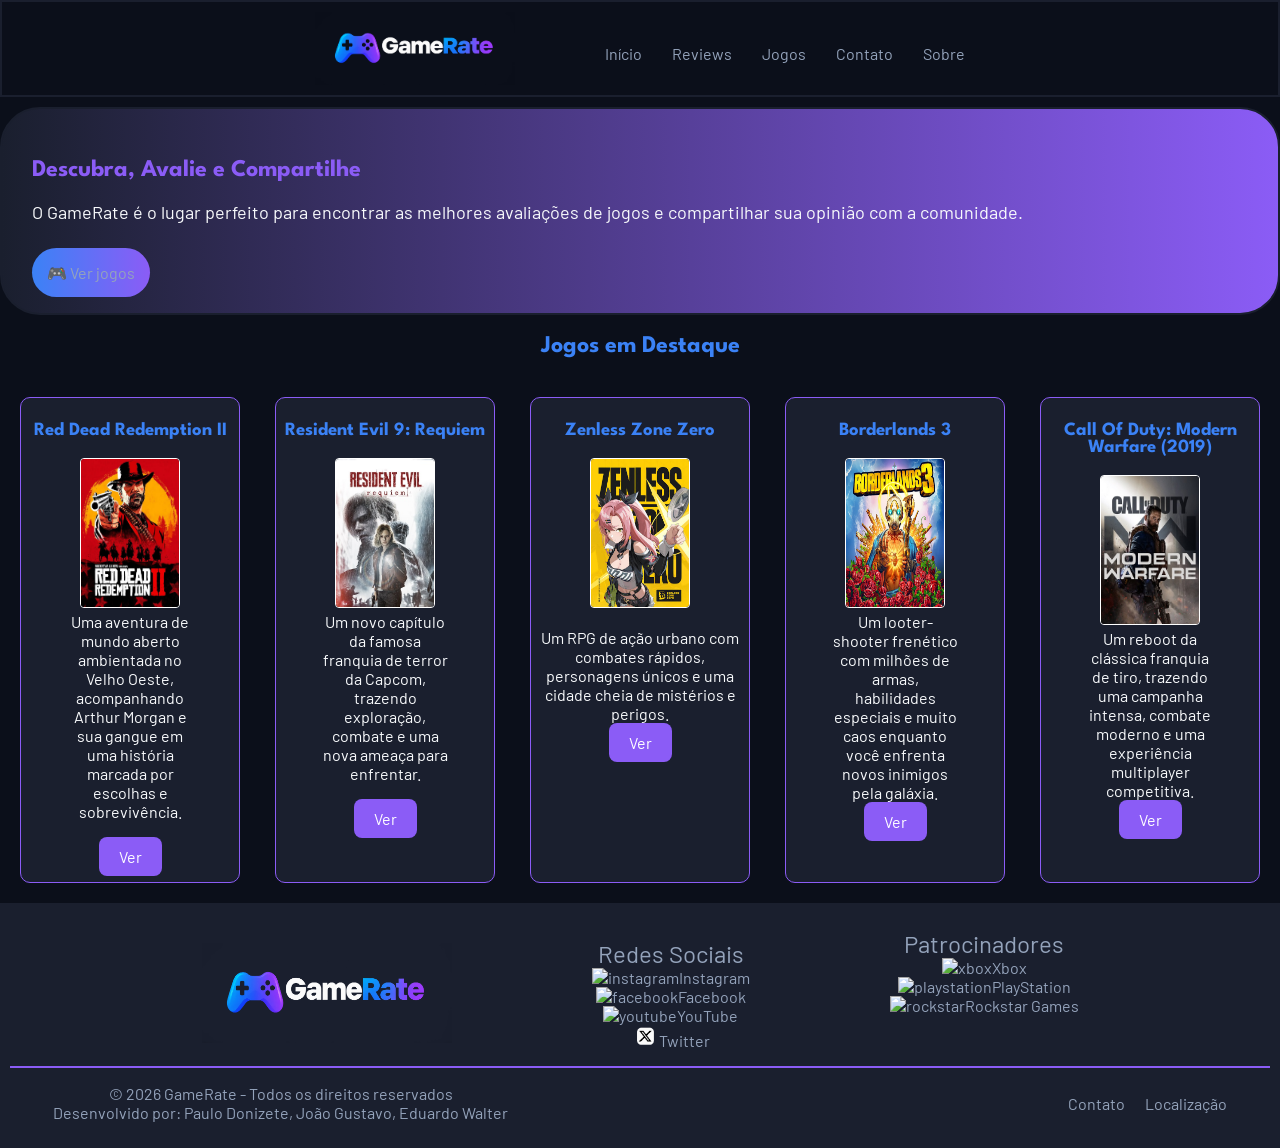
==== commit 3a36ccc0: "Revert "Resolvendo conflitos de merge"" ====
--- a/index.html
+++ b/index.html
@@ -1,6 +1,5 @@
 <!DOCTYPE html>
 <html lang="pt-br">
-
 <head>
     <meta charset="UTF-8">
     <meta name="viewport" content="width=device-width, initial-scale=1.0">
@@ -20,161 +19,136 @@
         <nav>
 
             <ul class="menu">
-                <li><a href="#">Início</a></li>
-                <li><a href="#review-recentes">Reviews</a></li>
-                <li><a href="#">Jogos</a></li>
-                <li><a href="#">Sobre</a></li>
+                <li><a href="#banner-deco">Início</a></li>
+                <li><a href="#review">Reviews</a></li>
+                <li><a href="#jogos">Jogos</a></li>
+                <li><a href="#footer">Contato</a></li>
+                <li><a href="sobre.html">Sobre</a></li>
             </ul>
 
         </nav>
     </header>
 
+    <!-- Lista de jogos disponíveis para review -->
 
     <main>
+        <!-- Banner de destaque -->
+<section class="banner-deco" id="banner-deco">
+
+    <h2>Descubra, Avalie e Compartilhe</h2>
+    <p>O GameRate é o lugar perfeito para encontrar as melhores avaliações de jogos e compartilhar sua opinião com a comunidade.</p>
+
+    <a href="#jogos">🎮 Ver jogos</a>
+
+</section>
+
+
         <h2 id="proddestq">Jogos em Destaque</h2>
 
-        <section class="jogos">
-            <article class="jogo">
-                <h3>Red Dead Redemption II</h3>
-                <figure>
-                    <img src="img/rdr2.png" alt="Red Dead Redemption 2" class="img-jogo">
-                    <figcaption class="desc">Uma aventura de mundo aberto ambientada no Velho Oeste, acompanhando Arthur
-                        Morgan e sua gangue em uma história marcada por escolhas e sobrevivência.</figcaption>
-                </figure>
-            </article>
-            <article class="jogo">
-                <h3>Resident Evil 9: Requiem</h3>
-                <figure>
-                    <img src="img/re9.png" alt="Resident Evil 9" class="img-jogo">
-                    <figcaption class="desc">Um novo capítulo da famosa franquia de terror da Capcom, trazendo
-                        exploração, combate e uma nova ameaça para enfrentar.</figcaption>
-                </figure>
-            </article>
-            <article class="jogo">
-                <h3>Zenless Zone Zero</h3>
-                <figure>
-                    <img src="img/zzz.png" alt="Zenless Zone Zero" class="img-jogo">
-                </figure>
-                <figcaption class="desc">Um RPG de ação urbano com combates rápidos, personagens únicos e uma cidade
-                    cheia de mistérios e perigos.</figcaption>
-            </article>
-            <article class="jogo">
-                <h3>Borderlands 3</h3>
-                <figure>
-                    <img src="img/bl3.png" alt="Borderlands 3" class="img-jogo">
-                    <figcaption class="desc">Um looter-shooter frenético com milhões de armas, habilidades especiais e
-                        muito caos enquanto você enfrenta novos inimigos pela galáxia.</figcaption>
-                </figure>
-            </article>
+        <section class="jogos" id="jogos">
+        <article class="jogo">
+            <h3>Red Dead Redemption II</h3>
+                <figure>
+                    <img src="img/rdr2.png" alt="Red Dead Redemption 2" class="card-jogo">
+            <figcaption class="desc">Uma aventura de mundo aberto ambientada no Velho Oeste, acompanhando Arthur Morgan e sua gangue em uma história marcada por escolhas e sobrevivência.</figcaption>
+                </figure>
+                <a class="visu" href="jogo.html?game=rdr2" class="botao">Ver</a>
+        </article>
+        <article class="jogo">
+            <h3>Resident Evil 9: Requiem</h3>
+            <figure>
+                <img src="img/re9.png" alt="Resident Evil 9" class="card-jogo">
+            <figcaption class="desc">Um novo capítulo da famosa franquia de terror da Capcom, trazendo exploração, combate e uma nova ameaça para enfrentar.</figcaption>
+            </figure>
+            <a class="visu" href="jogo.html?game=re9" class="botao">Ver</a>
+        </article>
+        <article class="jogo">
+            <h3>Zenless Zone Zero</h3>
+            <figure>
+                <img src="img/zzz.png"  class="card-jogo">
+            </figure>
+            <figcaption class="desc">Um RPG de ação urbano com combates rápidos, personagens únicos e uma cidade cheia de mistérios e perigos.</figcaption>
+        <a class="visu" href="jogo.html?game=zzz" class="botao">Ver</a>
+        </article>
+        <article class="jogo">
+            <h3>Borderlands 3</h3>
+            <figure>
+                <img src="img/bl3.png" alt="Borderlands 3" class="card-jogo">
+            <figcaption class="desc">Um looter-shooter frenético com milhões de armas, habilidades especiais e muito caos enquanto você enfrenta novos inimigos pela galáxia.</figcaption>
+        <a class="visu" href="jogo.html?game=bl3" class="botao">Ver</a>    
+        </figure>
+        </article>
             <article class="jogo">
                 <h3>Call Of Duty: Modern Warfare (2019)</h3>
                 <figure>
-                    <img src="img/cod mw19.png" alt="Call of Duty: Modern Warfare (2019)" class="img-jogo">
-                    <figcaption class="desc">Um reboot da clássica franquia de tiro, trazendo uma campanha intensa,
-                        combate moderno e uma experiência multiplayer competitiva.</figcaption>
+                    <img src="img/cod mw19.png" class="card-jogo">
+                    <figcaption class="desc">Um reboot da clássica franquia de tiro, trazendo uma campanha intensa, combate moderno e uma experiência multiplayer competitiva.</figcaption>
+                <a class="visu" href="jogo.html?game=codmw19" class="botao">Ver</a>
                 </figure>
             </article>
             <article class="jogo">
                 <h3>Mortal Kombat 1</h3>
                 <figure>
-                    <img src="img/mk1.png" alt="Mortal Kombat 1" class="img-jogo">
-                    <figcaption class="desc">Um reboot do universo de Mortal Kombat, reunindo personagens conhecidos em
-                        uma nova história cheia de combates brutais e fatalities.</figcaption>
-                </figure>
+                    <img src="img/mk1.png" alt="Mortal Kombat 1" class="card-jogo">
+                    <figcaption class="desc">Um reboot do universo de Mortal Kombat, reunindo personagens conhecidos em uma nova história cheia de combates brutais e fatalities.</figcaption>
+                </figure>
+                <a class="visu" href="jogo.html?game=mk1" class="botao">Ver</a>
             </article>
             <article class="jogo">
                 <h3>Hollow Knight</h3>
                 <figure>
-                    <img src="img/hk.png" alt="Hollow Knight" class="img-jogo">
-                    <figcaption class="desc">Uma aventura metroidvania sombria e desafiadora, ambientada em um vasto
-                        reino subterrâneo repleto de criaturas, segredos e batalhas.</figcaption>
-                </figure>
+                    <img src="img/hk.png" class="card-jogo">
+                    <figcaption class="desc">Uma aventura metroidvania sombria e desafiadora, ambientada em um vasto reino subterrâneo repleto de criaturas, segredos e batalhas.</figcaption>
+                </figure>
+                <a class="visu" href="jogo.html?game=hk" class="botao">Ver</a>
             </article>
             <article class="jogo">
                 <h3>Chaves Kart</h3>
                 <figure>
-                    <img src="img/ck.png" alt="Chaves Kart" class="img-jogo">
-                    <figcaption class="desc">Um jogo de corrida inspirado na clássica série mexicana, colocando Chaves e
-                        seus amigos em pistas malucas com itens e obstáculos.</figcaption>
-                </figure>
+                    <img src="img/ck.png" class="card-jogo">
+                    <figcaption class="desc">Um jogo de corrida inspirado na clássica série mexicana, colocando Chaves e seus amigos em pistas malucas com itens e obstáculos.</figcaption>
+                </figure>
+                <a class="visu" href="jogo.html?game=ck" class="botao">Ver</a>
             </article>
             <article class="jogo">
                 <h3>Dark Souls II</h3>
                 <figure>
-                    <img src="img/ds2.png" alt="Dark Souls II" class="img-jogo">
-                    <figcaption class="desc">Um RPG de ação sombrio e desafiador, marcado por combates difíceis,
-                        exploração perigosa e um enorme mundo cheio de inimigos e segredos.</figcaption>
-                </figure>
+                    <img src="img/ds2.png" class="card-jogo">
+                    <figcaption class="desc">Um RPG de ação sombrio e desafiador, marcado por combates difíceis, exploração perigosa e um enorme mundo cheio de inimigos e segredos.</figcaption>
+                </figure>
+                <a class="visu" href="jogo.html?game=ds2" class="botao">Ver</a>
             </article>
             <article class="jogo">
                 <h3>Miami Traffic 3</h3>
                 <figure>
-                    <img src="img/mt3.png" alt="Miami Traffic 3" class="img-jogo">
-                    <figcaption class="desc">Um jogo caótico de mundo aberto estrelado por gatos, inspirado em clássicos
-                        como GTA e cheio de situações absurdas.</figcaption>
-                </figure>
+                    <img src="img/mt3.png" class="card-jogo">
+                    <figcaption class="desc">Um jogo caótico de mundo aberto estrelado por gatos, inspirado em clássicos como GTA e cheio de situações absurdas.</figcaption>
+                </figure>
+                <a class="visu" href="jogo.html?game=mt3" class="botao">Ver</a>
             </article>
             <article class="jogo">
                 <h3>WATCH_DOGS</h3>
-                <figure>
-                    <img src="img/wd1.png" alt="WATCH_DOGS" class="img-jogo">
-                    <figcaption class="desc">Um jogo de ação e mundo aberto onde tecnologia e hacking são suas
-                        principais ferramentas para explorar e enfrentar o crime em Chicago.</figcaption>
-                </figure>
+                    <figure>
+                        <img src="img/wd1.png" class="card-jogo">
+                        <figcaption class="desc">Um jogo de ação e mundo aberto onde tecnologia e hacking são suas principais ferramentas para explorar e enfrentar o crime em Chicago.</figcaption>
+                    </figure>
+                    <a class="visu" href="jogo.html?game=wd1" class="botao">Ver</a>
             </article>
             <article class="jogo">
                 <h3>Bad Rats</h3>
                 <figure>
-                    <img src="img/br.png" alt="Bad Rats" class="img-jogo">
-                    <figcaption class="desc">Um jogo de quebra-cabeças completamente insano onde você controla ratos e
-                        usa objetos do cenário para derrotar seus inimigos.</figcaption>
-                </figure>
+                    <img src="img/br.png" class="card-jogo">
+                    <figcaption class="desc">Um jogo de quebra-cabeças completamente insano onde você controla ratos e usa objetos do cenário para derrotar seus inimigos.</figcaption>
+                </figure>
+                <a class="visu" href="jogo.html?game=br" class="botao">Ver</a>
             </article>
         </section>
-        </section>
-
-        <!-- Reviews Recentes -->
-        <section class="review-recentes" id="review-recentes">
-
-            <h2>Reviews Recentes</h2>
-
-            <!-- cada article desses representa uma review recente -->
-            <article class="card-review">
-
-                <img src="img/usuario-removebg-preview.png" alt="imagem do usuario placeholder">
-
-                <h3>Marcio Agravado <br> Jogo: Miami Traffic 3</h3>
-                <p></p>
-                <p class="comentario">Melhor jogo de todos!!! Os gatos são muito sexy, a granada parece uma garrafa de perfume fodona, a fisica MUITOOO realista, e o sons são nem um pouco ruins.</p>
-                
-            </article>
-
-            <article class="card-review">
-
-                <img src="img/usuario-removebg-preview.png" alt="imagem usuario placeholder">
-
-                <h3>Catapimbas <br> Jogo: Resident Evil 9</h3>
-                <p class="comentario">Resident Evil Requiem (ou Resident Evil 9) entrega uma experiência sólida que consegue honrar o legado do terror de sobrevivência, ao mesmo tempo em que expande a escala da franquia de forma ambiciosa. O jogo constrói uma atmosfera constante de tensão e perigo, acertando em cheio na sensação de claustrofobia e urgência. No entanto, algumas escolhas no ritmo e na jogabilidade impedem que ele alcance o topo absoluto da série.</p>
-
-            </article>
-
-            <article class="card-review">
-
-                <img src="img/usuario-removebg-preview.png" alt="imagem usuario placeholder">
-
-                <h3>Asteroide <br> Jogo: Call of Duty MW</h3>
-                <p class="comentario">Call of Duty: Modern Warfare (2019) não é só um jogo de tiro, é um ensaio existencial sobre o complexo militar-industrial envelopado em iluminação ray tracing. A Activision tentou vender uma história "cinza e moralmente ambígua", mas o que entregou foi um delírio geopolítico hiperrealista onde o Capitão Price parece um filósofo niilista que trocou a faculdade pelo combate urbano. O jogo tem uma precisão cirúrgica de armas que faz seu cérebro derreter com o som de cada recarga, enquanto joga na sua cara uma salada de maquiagem histórica tão absurda que faria qualquer historiador geopolítico ter um surto no meio da sala. #capitaopriceoperandonassombrasgeopoliticas</p>
-
-            </article>
-
-        </section>
-
-        
+        </section>     
     </main>
 
 
     <!-- Aqui fica o Rodapé da pagina  -->
-    <footer>
+    <footer id="footer">
 
 
         <!-- Container do rodapé com as redes sociais e patrocinadores -->
@@ -201,8 +175,9 @@
                                 src="https://upload.wikimedia.org/wikipedia/commons/0/09/YouTube_full-color_icon_%282017%29.svg"
                                 alt="youtube" width="22" height="22">YouTube</a></li>
                     <!-- imagem do twitter e link que levará para a rede social -->
-                    <li><a href="https://twitter.com/" target="_blank"><img src="img/twitter.png" alt="twitter"
-                                width="27" height="22">Twitter</a></li>
+                    <li><a href="https://twitter.com/" target="_blank"><img
+                                src="img/twitter.png"
+                                alt="twitter" width="27" height="22">Twitter</a></li>
 
 
                 </ul>
@@ -215,18 +190,23 @@
                 <li><a href="https://www.xbox.com/pt-BR/" target="_blank"><img
                             src="https://img.icons8.com/?size=100&id=T2CwYFr5ouk6&format=png&color=000000" alt="xbox"
                             width="22" height="22">Xbox</a></li>
-                <!-- imagem do patrocinador e link que levará para o site -->
+                            <!-- imagem do patrocinador e link que levará para o site -->
                 <li><a href="https://www.playstation.com/pt-br/" target="_blank"><img
                             src="https://img.icons8.com/?size=100&id=69509&format=png&color=000000" alt="playstation"
                             width="22" height="22">PlayStation</a></li>
+<!-- imagem do patrocinador e link que levará para o site -->
+                            <li><a href="https://www.rockstargames.com/" target="_blank"><img
+                                        src="https://upload.wikimedia.org/wikipedia/commons/5/53/Rockstar_Games_Logo.svg?utm_source=pt.wikipedia.org&utm_campaign=index&utm_content=original" alt="rockstar"
+                                        width="22" height="22">Rockstar Games</a></li>
             </ul>
 
         </div>
         <!-- Container do rodapé com o contato e localização e copyright -->
         <div class="footer-container2">
 
-            <!-- copyright -->
-            <p>&copy; 2026 GameRate - Todos os direitos reservados</p>
+            <!-- copyright  e nome dos desenvolvedores -->
+            <p>&copy; 2026 GameRate - Todos os direitos reservados<br>Desenvolvido por: Paulo Donizete, João Gustavo, Eduardo Walter</p>
+            
 
             <!-- checkbox  do contato -->
             <ul class="contato-localizacao">
@@ -284,8 +264,8 @@
 </body>
 
 
-</footer>
+
+    </footer>
 
 </body>
-
-</html>+</html>
--- a/style.css
+++ b/style.css
@@ -15,8 +15,6 @@
 Erro: EF4444
 */
 
-
-
 /* Estilos globais */
 * {
     text-decoration: none;
@@ -37,10 +35,9 @@
     overflow-x: hidden;
 }
 
-/* mudando a fonte do h1, h2 e h3 */
+/* mudando a fonte do h1 e h2 */
 h1,
-h2,
-h3 {
+h2 {
     font-family: 'League Spartan';
 }
 
@@ -124,6 +121,9 @@
     border-radius: 30px;
 }
 
+
+
+
 /* ========================================
    CONTATO
    ======================================== */
@@ -382,11 +382,6 @@
         flex-direction: column;
         gap: 10px;
         padding: 15px 10px;
-    }
-
-    .img-header {
-        width: 150px;
-        max-width: 100%;
     }
 
     nav {
@@ -704,43 +699,5 @@
     margin: 20px;
     border-radius: 10px;
     border: 1px solid #3B82F6;
-}
-
-.review-recentes {
-    background-color: #1A1F2E;
-    padding: 15px;
-    margin: 20px;
-    border: 1px solid #3B82F6;
-    border-radius: 10px;
-}
-
-.review-recentes img {
-    width: 100%;
-    max-width: 80px;
-    max-height: 80px;
-}
-
-.card-review {
-    display: flex;
-    gap: 10px;
-    background-color: #0B0F1A;
-    border-radius: 40px;
-    padding: 20px;
-    margin-bottom: 20px;
-    margin-top: 20px;
-}
-
-.review-recentes h2 {
-    color: #3B82F6;
-}
-
-.review-recentes h3, p {
-    color: #F8FAFC;
-}
-
-.comentario {
-    font-size: large;
-    background-color: #3b83f628;
-    border-radius: 35px;
-    padding: 10px;
-}
+
+}
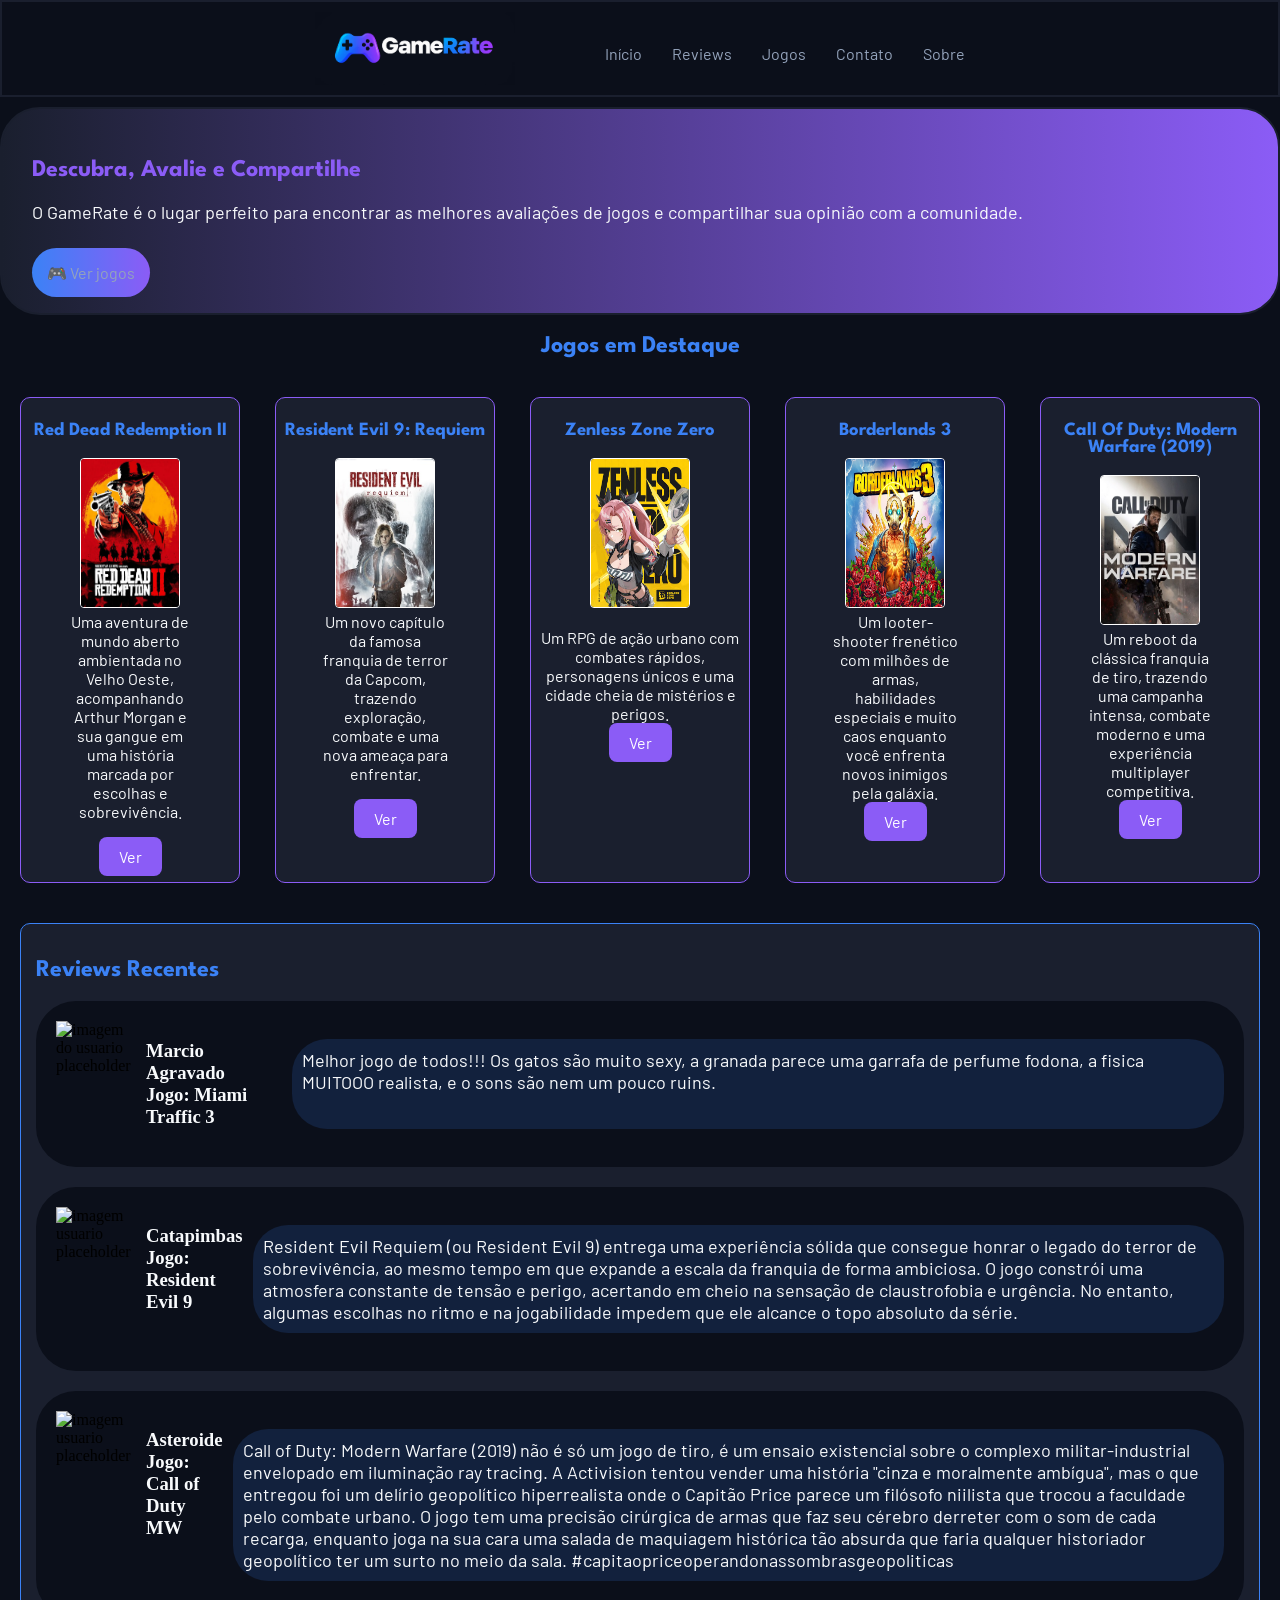
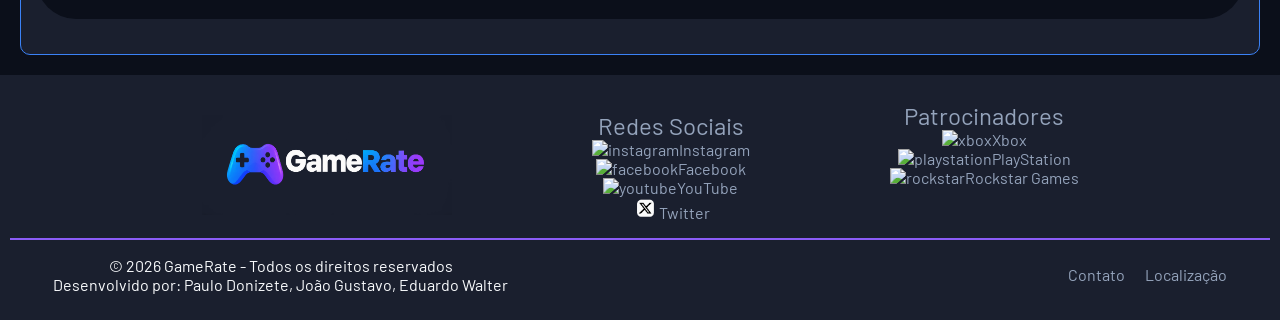
==== commit 4710cee7: "Adicionando reviews recentes" ====
--- a/index.html
+++ b/index.html
@@ -143,7 +143,44 @@
                 <a class="visu" href="jogo.html?game=br" class="botao">Ver</a>
             </article>
         </section>
-        </section>     
+        </section>   
+        
+                <!-- Reviews Recentes -->
+        <section class="review-recentes" id="review-recentes">
+
+            <h2>Reviews Recentes</h2>
+
+            <!-- cada article desses representa uma review recente -->
+            <article class="card-review">
+
+                <img src="img/usuario-removebg-preview.png" alt="imagem do usuario placeholder">
+
+                <h3>Marcio Agravado <br> Jogo: Miami Traffic 3</h3>
+                <p></p>
+                <p class="comentario">Melhor jogo de todos!!! Os gatos são muito sexy, a granada parece uma garrafa de perfume fodona, a fisica MUITOOO realista, e o sons são nem um pouco ruins.</p>
+                
+            </article>
+
+            <article class="card-review">
+
+                <img src="img/usuario-removebg-preview.png" alt="imagem usuario placeholder">
+
+                <h3>Catapimbas <br> Jogo: Resident Evil 9</h3>
+                <p class="comentario">Resident Evil Requiem (ou Resident Evil 9) entrega uma experiência sólida que consegue honrar o legado do terror de sobrevivência, ao mesmo tempo em que expande a escala da franquia de forma ambiciosa. O jogo constrói uma atmosfera constante de tensão e perigo, acertando em cheio na sensação de claustrofobia e urgência. No entanto, algumas escolhas no ritmo e na jogabilidade impedem que ele alcance o topo absoluto da série.</p>
+
+            </article>
+
+            <article class="card-review">
+
+                <img src="img/usuario-removebg-preview.png" alt="imagem usuario placeholder">
+
+                <h3>Asteroide <br> Jogo: Call of Duty MW</h3>
+                <p class="comentario">Call of Duty: Modern Warfare (2019) não é só um jogo de tiro, é um ensaio existencial sobre o complexo militar-industrial envelopado em iluminação ray tracing. A Activision tentou vender uma história "cinza e moralmente ambígua", mas o que entregou foi um delírio geopolítico hiperrealista onde o Capitão Price parece um filósofo niilista que trocou a faculdade pelo combate urbano. O jogo tem uma precisão cirúrgica de armas que faz seu cérebro derreter com o som de cada recarga, enquanto joga na sua cara uma salada de maquiagem histórica tão absurda que faria qualquer historiador geopolítico ter um surto no meio da sala. #capitaopriceoperandonassombrasgeopoliticas</p>
+
+            </article>
+
+        </section>
+        
     </main>
 
 
--- a/style.css
+++ b/style.css
@@ -701,3 +701,42 @@
     border: 1px solid #3B82F6;
 
 }
+
+.review-recentes {
+    background-color: #1A1F2E;
+    padding: 15px;
+    margin: 20px;
+    border: 1px solid #3B82F6;
+    border-radius: 10px;
+}
+
+.review-recentes img {
+    width: 100%;
+    max-width: 80px;
+    max-height: 80px;
+}
+
+.card-review {
+    display: flex;
+    gap: 10px;
+    background-color: #0B0F1A;
+    border-radius: 40px;
+    padding: 20px;
+    margin-bottom: 20px;
+    margin-top: 20px;
+}
+
+.review-recentes h2 {
+    color: #3B82F6;
+}
+
+.review-recentes h3, p {
+    color: #F8FAFC;
+}
+
+.comentario {
+    font-size: large;
+    background-color: #3b83f628;
+    border-radius: 35px;
+    padding: 10px;
+}
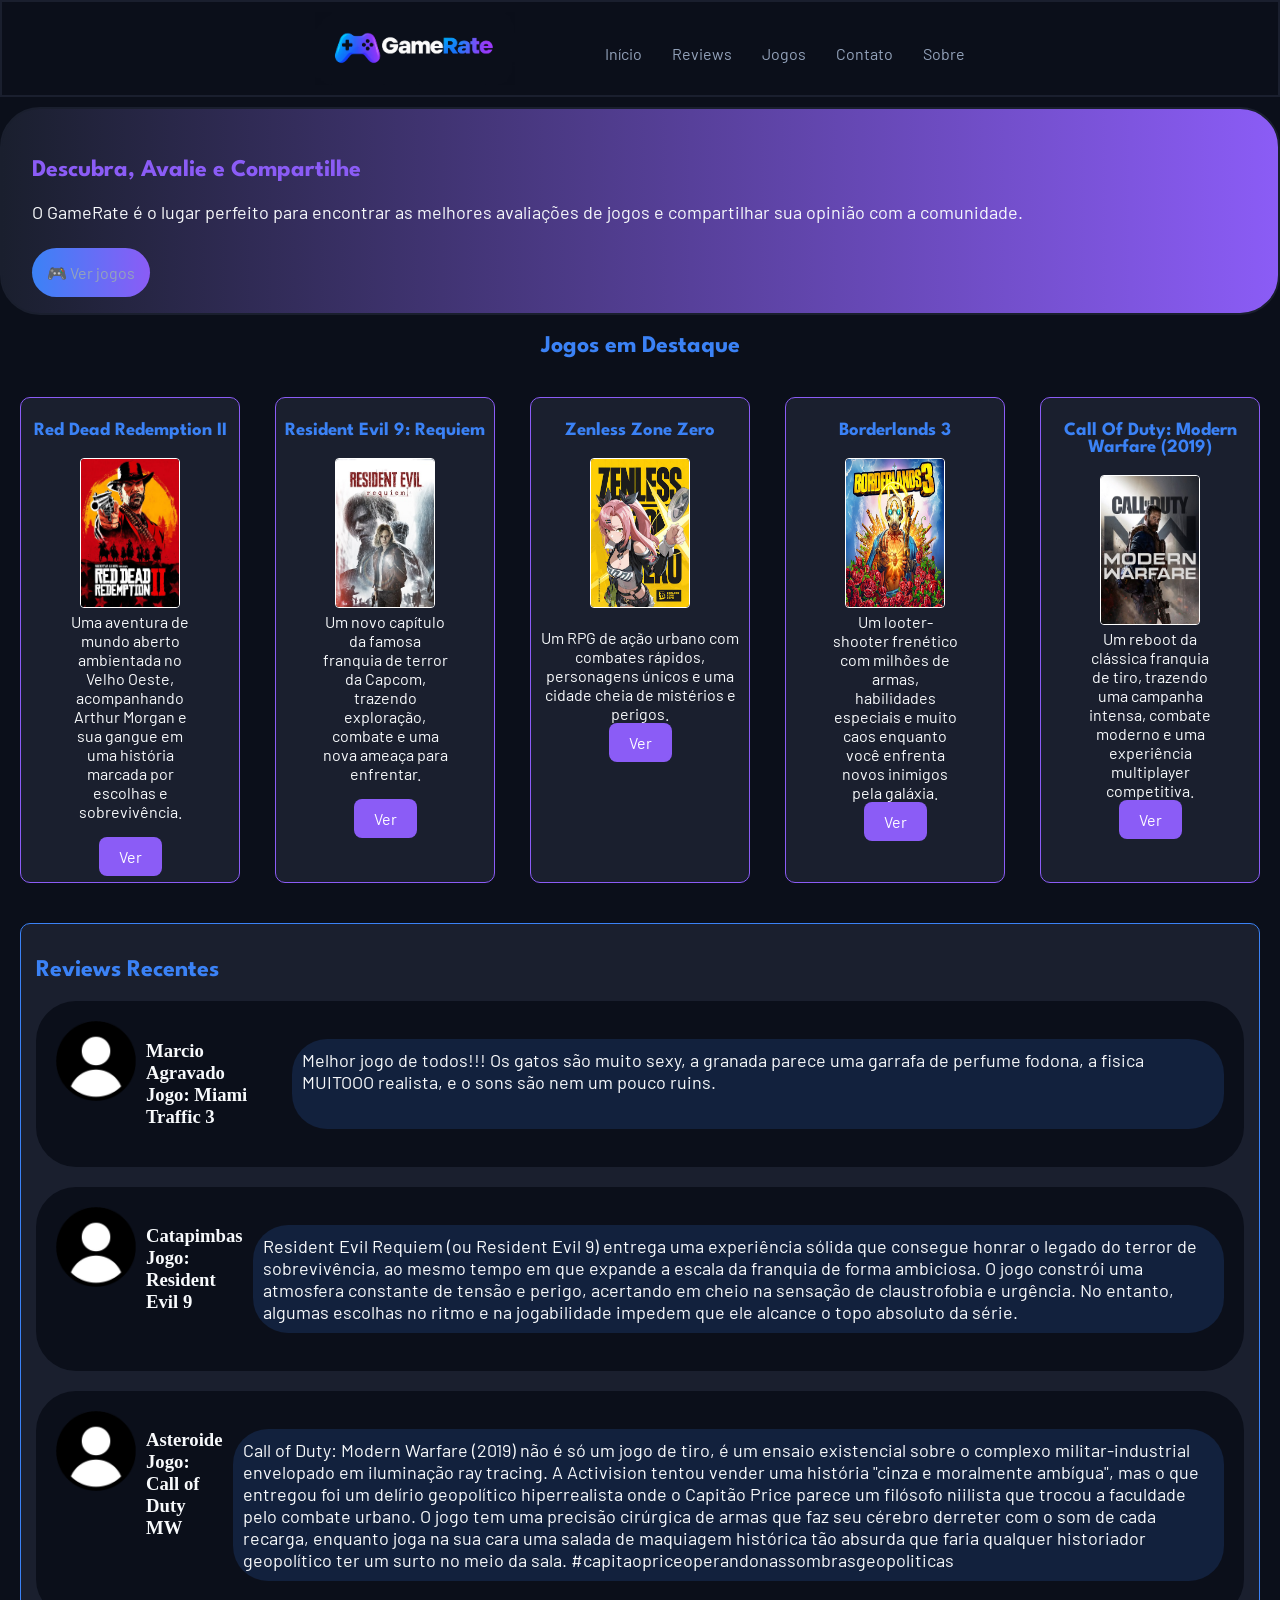
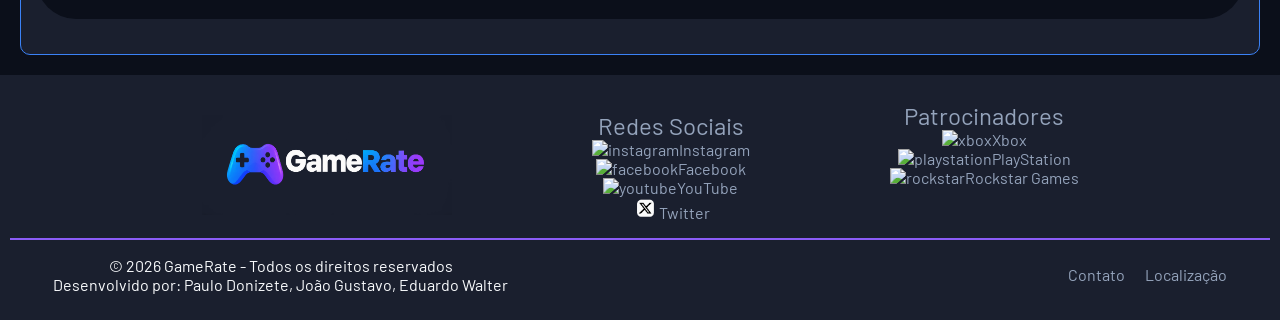
==== commit 7c71872a: "arrumando bugs" ====
--- a/index.html
+++ b/index.html
@@ -20,7 +20,7 @@
 
             <ul class="menu">
                 <li><a href="#banner-deco">Início</a></li>
-                <li><a href="#review">Reviews</a></li>
+                <li><a href="#review-recentes">Reviews</a></li>
                 <li><a href="#jogos">Jogos</a></li>
                 <li><a href="#footer">Contato</a></li>
                 <li><a href="sobre.html">Sobre</a></li>
